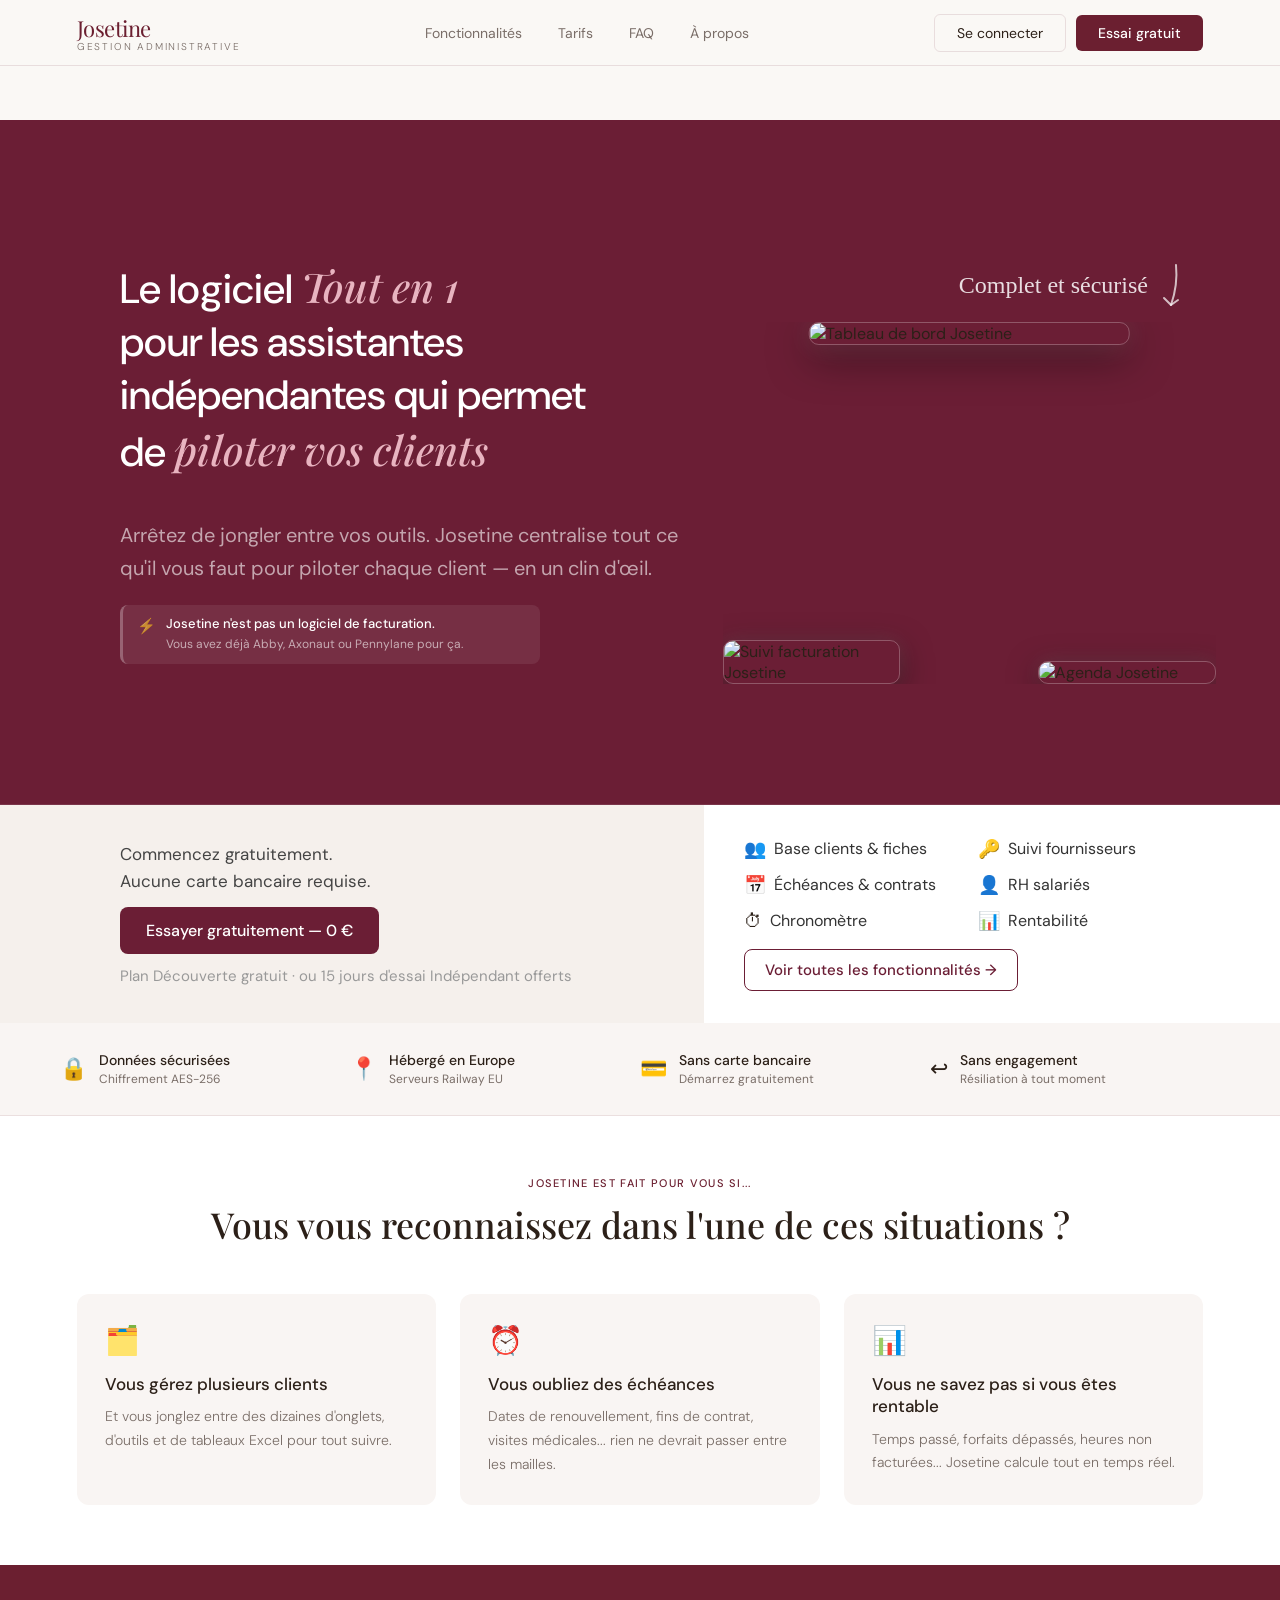
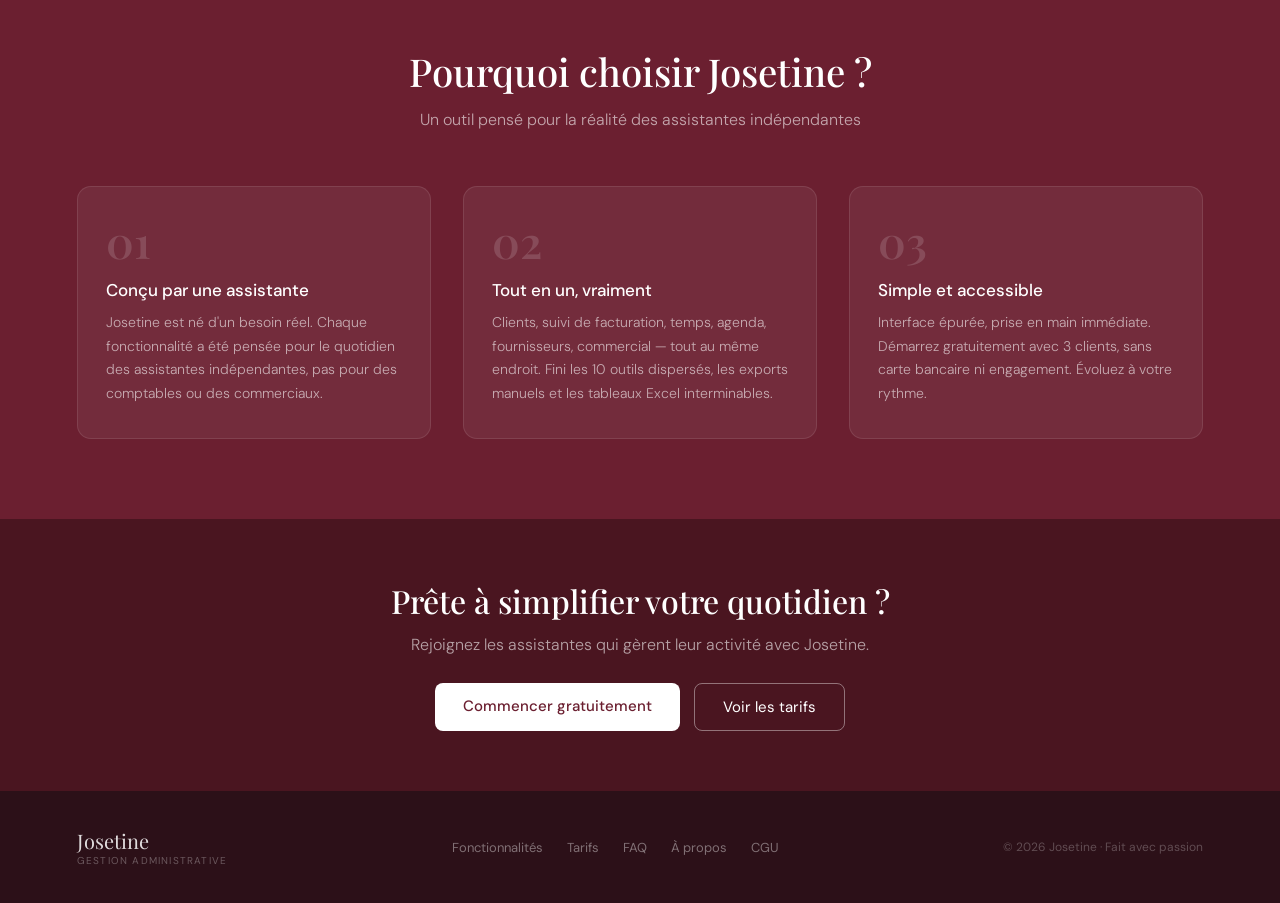
==== index.html @ b20c96b9 "fix: hero, trust-bar et pain-grid responsive sur index.html mobile Le hero-top/hero-bottom (grille 5" ====
<!DOCTYPE html>
<html lang="fr">
<head>
<meta charset="UTF-8">
<meta name="viewport" content="width=device-width, initial-scale=1.0">
<title>Josetine — Gestion administrative tout-en-un</title>
<link rel="icon" type="image/svg+xml" href="favicon.svg">
<link rel="alternate icon" href="favicon.ico">
<link href="https://fonts.googleapis.com/css2?family=Playfair+Display:ital,wght@0,400;0,500;0,600;1,400;1,500&family=DM+Sans:wght@300;400;500&display=swap" rel="stylesheet">
<style>
:root {
  --bordeaux: #6B1F30;
  --bordeaux-dark: #4a1520;
  --bordeaux-light: #8B2F42;
  --creme: #FAF8F5;
  --creme-dark: #F0EDE8;
  --text: #2C2018;
  --text-muted: #7A6E68;
  --text-light: #A89E98;
  --white: #FFFFFF;
  --border: rgba(107,31,48,0.12);
}
* { margin: 0; padding: 0; box-sizing: border-box; }
html { scroll-behavior: smooth; }
body { font-family: 'DM Sans', sans-serif; background: var(--creme); color: var(--text); overflow-x: hidden; }

nav { position: fixed; top: 0; left: 0; right: 0; z-index: 100; background: rgba(250,248,245,0.95); backdrop-filter: blur(12px); border-bottom: 1px solid var(--border); padding: 0 6%; height: 66px; display: flex; align-items: center; justify-content: space-between; }
.nav-logo { font-family: 'Playfair Display', serif; font-size: 22px; color: var(--bordeaux); letter-spacing: -0.5px; text-decoration: none; }
.nav-logo span { font-size: 10px; font-family: 'DM Sans', sans-serif; font-weight: 300; color: var(--text-muted); display: block; letter-spacing: 0.18em; text-transform: uppercase; margin-top: -3px; }
.nav-links { display: flex; align-items: center; gap: 36px; }
.nav-links a { font-size: 14px; color: var(--text-muted); text-decoration: none; transition: color 0.2s; font-weight: 400; }
.nav-links a:hover { color: var(--bordeaux); }
.nav-cta { display: flex; gap: 10px; align-items: center; }
.btn-ghost { padding: 9px 22px; border: 1px solid var(--border); border-radius: 6px; font-size: 14px; color: var(--text); background: none; cursor: pointer; font-family: 'DM Sans', sans-serif; text-decoration: none; transition: all 0.2s; }
.btn-ghost:hover { border-color: var(--bordeaux); color: var(--bordeaux); }
.btn-main { padding: 9px 22px; background: var(--bordeaux); color: white; border: none; border-radius: 6px; font-size: 14px; font-family: 'DM Sans', sans-serif; cursor: pointer; text-decoration: none; transition: background 0.2s; font-weight: 500; }
.btn-main:hover { background: var(--bordeaux-dark); }

.hero {
  background: #6B1E35;
  border-radius: 0;
  margin: 0;
  margin-top: 120px;
  width: 100%;
}
.hero-top {
  display: grid;
  grid-template-columns: 55fr 45fr;
  padding: 140px 64px 120px 120px;
  overflow: hidden;
  min-height: 460px;
}
.hero-tag {
  display: inline-block;
  background: rgba(255,255,255,0.12);
  color: rgba(255,255,255,0.7);
  font-size: 12px;
  padding: 4px 14px;
  border-radius: 20px;
  margin-bottom: 18px;
}
.hero-left {
  overflow: hidden;
  max-width: 100%;
  min-width: 0;
  padding-right: 40px;
}
.hero h1 {
  font-size: clamp(28px, 3.2vw, 44px);
  font-weight: 500;
  color: #fff;
  line-height: 1.3;
  margin-bottom: 40px;
}
.hero h1 em {
  font-family: 'Playfair Display', serif;
  font-style: italic;
  color: #E8B4C0;
}
.hero-sub {
  font-size: 20px;
  color: rgba(255,255,255,0.6);
  line-height: 1.65;
  max-width: 580px;
}
.hero-bottom {
  display: grid;
  grid-template-columns: 55fr 45fr;
  border-top: 1px solid rgba(255,255,255,0.1);
  min-height: 200px;
  width: 100%;
  box-sizing: border-box;
}
.hero-cta {
  background: #F5F0EC;
  padding: 28px 36px 28px 120px;
  display: flex;
  flex-direction: column;
  justify-content: center;
  gap: 12px;
}
.hero-cta-intro {
  font-size: 17px;
  color: #444;
  line-height: 1.6;
}
.btn-hero-primary {
  display: inline-block;
  background: #6B1E35;
  color: #fff;
  padding: 13px 26px;
  border-radius: 8px;
  font-size: 16px;
  font-weight: 500;
  text-decoration: none;
  width: fit-content;
}
.hero-cta-note {
  font-size: 15px;
  color: #999;
}
.hero-features {
  background: #fff;
  padding: 32px 80px 32px 40px;
  display: flex;
  flex-direction: column;
  gap: 16px;
  justify-content: center;
}
.hero-feat-grid {
  display: grid;
  grid-template-columns: 1fr 1fr;
  gap: 12px;
}
.hero-feat {
  display: flex;
  align-items: center;
  gap: 8px;
}
.hero-feat-icon { font-size: 18px; }
.hero-feat-text { font-size: 16px; color: #333; }
.btn-hero-secondary {
  display: inline-block;
  background: transparent;
  color: #6B1E35;
  padding: 10px 20px;
  border-radius: 8px;
  font-size: 15px;
  font-weight: 500;
  border: 1px solid #6B1E35;
  text-decoration: none;
  width: fit-content;
}
.hero-right {
  position: relative;
  width: 100%;
  height: 100%;
  min-width: 0;
  display: flex;
  flex-direction: column;
  align-items: center;
  gap: 12px;
}
.hero-label-wrapper {
  display: flex;
  align-items: center;
  gap: 8px;
  align-self: flex-end;
  margin-right: 20px;
}
.hero-label {
  font-family: 'Caveat', cursive;
  font-size: 24px;
  color: rgba(255,255,255,0.85);
}
.screenshots-wrapper {
  position: relative;
  width: 100%;
  flex: 1;
  overflow: hidden;
}
.hero-img-main {
  position: absolute;
  top: 0;
  left: 50%;
  transform: translateX(-50%);
  width: 65%;
  border-radius: 10px;
  overflow: hidden;
  border: 1.5px solid rgba(255,255,255,0.25);
  box-shadow: 0 0 28px rgba(255,255,255,0.12), 0 12px 40px rgba(0,0,0,0.5);
  z-index: 3;
}
.hero-img-main img { width: 100%; display: block; }
.hero-img-left {
  position: absolute;
  bottom: 0;
  left: 0;
  width: 36%;
  border-radius: 10px;
  overflow: hidden;
  border: 1.5px solid rgba(255,255,255,0.25);
  box-shadow: 0 0 20px rgba(255,255,255,0.1), 0 8px 30px rgba(0,0,0,0.5);
  z-index: 4;
}
.hero-img-left img { width: 100%; display: block; }
.hero-img-right {
  position: absolute;
  bottom: 0;
  right: 0;
  width: 36%;
  border-radius: 10px;
  overflow: hidden;
  border: 1.5px solid rgba(255,255,255,0.25);
  box-shadow: 0 0 20px rgba(255,255,255,0.1), 0 8px 30px rgba(0,0,0,0.5);
  z-index: 4;
}
.hero-img-right img { width: 100%; display: block; }

/* APP MOCKUP */
.app-mockup { background: white; border-radius: 14px; border: 1px solid var(--border); overflow: hidden; box-shadow: 0 24px 80px rgba(107,31,48,0.14), 0 4px 20px rgba(0,0,0,0.06); }
.app-bar { background: var(--bordeaux); padding: 11px 18px; display: flex; align-items: center; gap: 10px; }
.app-dots { display: flex; gap: 5px; }
.dot { width: 9px; height: 9px; border-radius: 50%; }
.app-title { font-size: 12px; color: rgba(255,255,255,0.75); font-weight: 400; margin-left: 4px; }
.app-body { display: flex; }
.app-sidebar { width: 150px; background: #3d1020; padding: 14px 0; flex-shrink: 0; }
.sidebar-item { padding: 8px 16px; font-size: 11px; color: rgba(255,255,255,0.55); cursor: default; display: flex; align-items: center; gap: 7px; }
.sidebar-item.active { background: rgba(255,255,255,0.1); color: white; font-weight: 500; }
.app-content { flex: 1; padding: 16px; background: #FAF9F7; }
.app-stats { display: grid; grid-template-columns: repeat(3,1fr); gap: 8px; margin-bottom: 12px; }
.stat-box { background: white; border-radius: 8px; padding: 11px 12px; border: 1px solid #EEE; }
.stat-n { font-size: 20px; font-weight: 600; color: var(--bordeaux); line-height: 1; }
.stat-l { font-size: 9px; color: #999; text-transform: uppercase; letter-spacing: 0.05em; margin-top: 3px; }
.app-row { background: white; border-radius: 7px; padding: 9px 12px; margin-bottom: 5px; display: flex; justify-content: space-between; align-items: center; border: 1px solid #EEE; }
.row-name { font-size: 12px; font-weight: 500; color: var(--text); }
.row-sub { font-size: 10px; color: #999; margin-top: 1px; }
.row-badge { font-size: 10px; padding: 2px 8px; border-radius: 10px; white-space: nowrap; }
.row-amount { font-size: 12px; font-weight: 500; color: var(--bordeaux); white-space: nowrap; }

/* HERO POSITIONING NOTE */
.hero-positioning{background:rgba(255,255,255,0.08);border-left:3px solid rgba(255,255,255,0.25);border-radius:8px;padding:10px 14px;margin-top:20px;margin-bottom:20px;max-width:420px;display:flex;align-items:flex-start;gap:10px;}
.hero-positioning-icon{font-size:15px;color:rgba(255,255,255,0.6);flex-shrink:0;margin-top:1px;}
.hero-positioning-title{font-size:13px;font-weight:500;color:white;margin-bottom:3px;}
.hero-positioning-text{font-size:12px;color:rgba(255,255,255,0.6);line-height:1.55;}

/* TRUST BAR */
.trust-bar { background: #F9F5F3; display: grid; grid-template-columns: repeat(4,1fr); padding: 16px 60px; border-bottom: 1px solid rgba(107,31,48,0.1); }
.trust-item { display: flex; align-items: center; gap: 12px; padding: 12px 0; }
.trust-icon { font-size: 22px; flex-shrink: 0; }
.trust-label { font-size: 14px; font-weight: 500; color: #2C2018; }
.trust-sub { font-size: 12px; color: #7A6E68; margin-top: 2px; }

/* PAIN POINTS */
.pain { background: white; padding: 60px 6%; }
.pain-inner { max-width: 1200px; margin: 0 auto; }
.pain-header { text-align: center; margin-bottom: 48px; }
.pain-label { font-size: 11px; font-weight: 500; color: var(--bordeaux); text-transform: uppercase; letter-spacing: 0.12em; display: block; margin-bottom: 12px; }
.pain-title { font-family: 'Playfair Display', serif; font-size: clamp(26px, 2.8vw, 38px); font-weight: 500; color: var(--text); line-height: 1.25; }
.pain-grid { display: grid; grid-template-columns: repeat(3,1fr); gap: 24px; }
.pain-card { background: #F9F5F3; border-radius: 12px; padding: 28px; }
.pain-card-icon { font-size: 28px; margin-bottom: 14px; display: block; }
.pain-card-title { font-size: 17px; font-weight: 500; color: var(--text); margin-bottom: 10px; line-height: 1.3; }
.pain-card-text { font-size: 14px; color: var(--text-muted); line-height: 1.7; font-weight: 300; }

/* WHY */
.why { background: var(--bordeaux); padding: 80px 6%; }
.why-inner { max-width: 1200px; margin: 0 auto; }
.why-header { text-align: center; margin-bottom: 56px; }
.why-header h2 { font-family: 'Playfair Display', serif; font-size: clamp(28px, 3vw, 42px); font-weight: 500; color: white; margin-bottom: 12px; }
.why-header p { font-size: 16px; color: rgba(255,255,255,0.6); font-weight: 300; }
.why-grid { display: grid; grid-template-columns: repeat(3,1fr); gap: 32px; }
.why-card { background: rgba(255,255,255,0.06); border: 1px solid rgba(255,255,255,0.1); border-radius: 14px; padding: 32px 28px; }
.why-num { font-family: 'Playfair Display', serif; font-size: 44px; color: rgba(255,255,255,0.15); font-weight: 600; line-height: 1; margin-bottom: 16px; }
.why-title { font-size: 17px; font-weight: 500; color: white; margin-bottom: 10px; }
.why-desc { font-size: 14px; color: rgba(255,255,255,0.6); line-height: 1.7; font-weight: 300; }

/* CTA BAND */
.cta-band { background: var(--bordeaux-dark); padding: 60px 6%; text-align: center; }
.cta-band h2 { font-family: 'Playfair Display', serif; font-size: clamp(24px, 2.5vw, 36px); font-weight: 500; color: white; margin-bottom: 12px; }
.cta-band p { font-size: 16px; color: rgba(255,255,255,0.6); margin-bottom: 28px; font-weight: 300; }
.cta-btns { display: flex; gap: 14px; justify-content: center; flex-wrap: wrap; }
.btn-cta-white { padding: 13px 28px; background: white; color: var(--bordeaux); border: none; border-radius: 8px; font-size: 15px; font-family: 'DM Sans', sans-serif; cursor: pointer; text-decoration: none; font-weight: 500; transition: opacity 0.2s; display: inline-block; }
.btn-cta-white:hover { opacity: 0.9; }
.btn-cta-outline { padding: 13px 28px; border: 1.5px solid rgba(255,255,255,0.4); color: white; border-radius: 8px; font-size: 15px; font-family: 'DM Sans', sans-serif; cursor: pointer; text-decoration: none; background: none; transition: all 0.2s; display: inline-block; }
.btn-cta-outline:hover { background: rgba(255,255,255,0.1); }

/* FOOTER */
footer { background: #2C1018; padding: 36px 6%; }
.footer-inner { max-width: 1200px; margin: 0 auto; display: flex; justify-content: space-between; align-items: center; flex-wrap: wrap; gap: 20px; }
.footer-logo { font-family: 'Playfair Display', serif; font-size: 20px; color: rgba(255,255,255,0.85); text-decoration: none; }
.footer-logo span { font-size: 10px; font-family: 'DM Sans', sans-serif; color: rgba(255,255,255,0.3); display: block; letter-spacing: 0.12em; text-transform: uppercase; }
.footer-links { display: flex; gap: 24px; flex-wrap: wrap; }
.footer-links a { font-size: 13px; color: rgba(255,255,255,0.4); text-decoration: none; transition: color 0.2s; }
.footer-links a:hover { color: white; }
.footer-copy { font-size: 12px; color: rgba(255,255,255,0.25); }

/* MODAL */
.modal-overlay { display: none; position: fixed; inset: 0; background: rgba(0,0,0,0.55); z-index: 200; align-items: center; justify-content: center; }
.modal-overlay.open { display: flex; }
.modal { background: white; border-radius: 16px; padding: 40px; width: 100%; max-width: 420px; margin: 16px; position: relative; }
.modal-logo { font-family: 'Playfair Display', serif; font-size: 26px; color: var(--bordeaux); margin-bottom: 4px; }
.modal-sub { font-size: 13px; color: var(--text-muted); margin-bottom: 28px; }
.m-form-group { margin-bottom: 16px; }
.m-label { font-size: 11px; font-weight: 500; color: var(--text); display: block; margin-bottom: 6px; text-transform: uppercase; letter-spacing: 0.06em; }
.m-input { width: 100%; padding: 11px 14px; border: 1px solid var(--border); border-radius: 8px; font-size: 14px; font-family: 'DM Sans', sans-serif; color: var(--text); background: var(--creme); outline: none; transition: border-color 0.2s; }
.m-input:focus { border-color: var(--bordeaux); }
.m-btn { width: 100%; padding: 13px; background: var(--bordeaux); color: white; border: none; border-radius: 8px; font-size: 15px; font-family: 'DM Sans', sans-serif; font-weight: 500; cursor: pointer; margin-top: 8px; transition: background 0.2s; }
.m-btn:hover { background: var(--bordeaux-dark); }
.modal-footer-note { text-align: center; margin-top: 18px; font-size: 13px; color: var(--text-muted); }
.modal-footer-note a { color: var(--bordeaux); text-decoration: none; font-weight: 500; }
.modal-close { position: absolute; top: 14px; right: 18px; background: none; border: none; font-size: 24px; color: var(--text-muted); cursor: pointer; line-height: 1; }
.signup-type-opt.selected { border-color: var(--bordeaux) !important; background: rgba(107,31,48,0.06); color: var(--bordeaux) !important; font-weight: 500; }

/* HERO MODE SWITCHER */
.hero { transition: background-color 0.4s ease; }
.hero-top, .hero-bottom { transition: opacity 0.3s ease; }

@media (max-width: 900px) {
  .hero { margin-top: 66px; }
  .hero-top {
    grid-template-columns: 1fr;
    padding: 48px 6% 40px;
    min-height: auto;
    row-gap: 40px;
  }
  .hero-left { padding-right: 0; }
  .hero h1 { margin-bottom: 24px; }
  .hero-sub { font-size: 17px; max-width: 100%; }
  .screenshots-wrapper { flex: none; aspect-ratio: 1 / 1.05; }

  .hero-bottom { grid-template-columns: 1fr; min-height: auto; }
  .hero-cta { padding: 28px 6%; }
  .hero-features { padding: 28px 6% 32px; border-top: 1px solid rgba(0,0,0,0.06); }

  .trust-bar { grid-template-columns: repeat(2,1fr); padding: 16px 6%; }
  .pain-grid { grid-template-columns: 1fr; }
  .why-grid { grid-template-columns: 1fr; }
  .nav-links { display: none; }
}

@media (max-width: 600px) {
  .hero-feat-grid { grid-template-columns: 1fr; }
  .hero-feat-text { font-size: 15px; }
  .trust-bar { grid-template-columns: 1fr; }
}
</style>
<link rel="stylesheet" href="mobile-nav.css">
</head>
<body>

<nav>
  <a href="index.html" class="nav-logo">Josetine<span>Gestion administrative</span></a>
  <div class="nav-links">
    <a href="fonctionnalites.html">Fonctionnalités</a>
    <a href="tarifs.html">Tarifs</a>
    <a href="faq.html">FAQ</a>
    <a href="apropos.html">À propos</a>
  </div>
  <div class="nav-cta">
    <a href="#" class="btn-ghost" onclick="openModal('login');return false;">Se connecter</a>
    <a href="#" class="btn-main" id="nav-cta-main" onclick="openModal('signup');return false;">Essai gratuit</a>
  </div>
  <button class="nav-burger" id="navBurger" aria-label="Ouvrir le menu" aria-expanded="false" aria-controls="mobileMenu">
    <span></span><span></span><span></span>
  </button>
</nav>

<div class="mobile-menu" id="mobileMenu" aria-hidden="true">
  <a href="fonctionnalites.html">Fonctionnalités</a>
  <a href="tarifs.html">Tarifs</a>
  <a href="faq.html">FAQ</a>
  <a href="apropos.html">À propos</a>
  <div class="mobile-menu-cta">
    <a href="#" class="btn-ghost" onclick="openModal('login');return false;">Se connecter</a>
    <a href="#" class="btn-main" onclick="openModal('signup');return false;">Essai gratuit</a>
  </div>
</div>

<section class="hero" id="hero-section">
  <div class="hero-top">
    <div class="hero-left">
      <h1 id="hero-h1">Le logiciel <em>Tout en 1</em><br>pour les assistantes<br>indépendantes qui permet<br>de <em>piloter vos clients</em></h1>
      <p class="hero-sub">Arrêtez de jongler entre vos outils. Josetine centralise tout ce qu'il vous faut pour piloter chaque client — en un clin d'œil.</p>
      <div class="hero-positioning">
        <span class="hero-positioning-icon">⚡</span>
        <div>
          <div class="hero-positioning-title">Josetine n'est pas un logiciel de facturation.</div>
          <div class="hero-positioning-text">Vous avez déjà Abby, Axonaut ou Pennylane pour ça.</div>
        </div>
      </div>
    </div>
    <div class="hero-right">
      <div class="hero-label-wrapper">
        <span class="hero-label">Complet et sécurisé</span>
        <svg viewBox="0 0 40 50" width="40" height="50" fill="none" xmlns="http://www.w3.org/2000/svg">
          <path d="M20 5 Q22 25 15 45" stroke="rgba(255,255,255,0.7)" stroke-width="2" fill="none" stroke-linecap="round"/>
          <path d="M15 45 L8 38 M15 45 L22 40" stroke="rgba(255,255,255,0.7)" stroke-width="2" stroke-linecap="round"/>
        </svg>
      </div>
      <div class="screenshots-wrapper">
        <div class="hero-img-main">
          <img id="img-main" src="images/screenshot1.png" alt="Tableau de bord Josetine">
        </div>
        <div class="hero-img-left">
          <img id="img-left" src="images/screenshot4.png" alt="Suivi facturation Josetine">
        </div>
        <div class="hero-img-right">
          <img id="img-right" src="images/screenshot5.png" alt="Agenda Josetine">
        </div>
      </div>
    </div>
  </div>
  <div class="hero-bottom">
    <div class="hero-cta">
      <p class="hero-cta-intro">Commencez gratuitement.<br>Aucune carte bancaire requise.</p>
      <a href="#" id="hero-cta-btn" onclick="openSignupForPlan('Découverte');return false;" class="btn-hero-primary">Essayer gratuitement — 0 €</a>
      <p class="hero-cta-note">Plan Découverte gratuit · ou 15 jours d'essai Indépendant offerts</p>
    </div>
    <div class="hero-features">
      <div class="hero-feat-grid">
        <div class="hero-feat"><span class="hero-feat-icon">👥</span><span class="hero-feat-text">Base clients & fiches</span></div>
        <div class="hero-feat"><span class="hero-feat-icon">🔑</span><span class="hero-feat-text">Suivi fournisseurs</span></div>
        <div class="hero-feat"><span class="hero-feat-icon">📅</span><span class="hero-feat-text">Échéances & contrats</span></div>
        <div class="hero-feat"><span class="hero-feat-icon">👤</span><span class="hero-feat-text">RH salariés</span></div>
        <div class="hero-feat"><span class="hero-feat-icon">⏱</span><span class="hero-feat-text">Chronomètre</span></div>
        <div class="hero-feat"><span class="hero-feat-icon">📊</span><span class="hero-feat-text">Rentabilité</span></div>
      </div>
      <a href="fonctionnalites.html" class="btn-hero-secondary">Voir toutes les fonctionnalités →</a>
    </div>
  </div>
</section>

<div class="trust-bar" id="trust-bar">
  <div class="trust-item">
    <span class="trust-icon">🔒</span>
    <div>
      <div class="trust-label">Données sécurisées</div>
      <div class="trust-sub">Chiffrement AES-256</div>
    </div>
  </div>
  <div class="trust-item">
    <span class="trust-icon">📍</span>
    <div>
      <div class="trust-label">Hébergé en Europe</div>
      <div class="trust-sub">Serveurs Railway EU</div>
    </div>
  </div>
  <div class="trust-item">
    <span class="trust-icon">💳</span>
    <div>
      <div class="trust-label">Sans carte bancaire</div>
      <div class="trust-sub">Démarrez gratuitement</div>
    </div>
  </div>
  <div class="trust-item">
    <span class="trust-icon">↩</span>
    <div>
      <div class="trust-label">Sans engagement</div>
      <div class="trust-sub">Résiliation à tout moment</div>
    </div>
  </div>
</div>

<section class="pain" id="section-pain">
  <div class="pain-inner">
    <div class="pain-header">
      <span class="pain-label">Josetine est fait pour vous si...</span>
      <div class="pain-title">Vous vous reconnaissez dans l'une de ces situations ?</div>
    </div>
    <div class="pain-grid">
      <div class="pain-card">
        <span class="pain-card-icon">🗂️</span>
        <div class="pain-card-title">Vous gérez plusieurs clients</div>
        <div class="pain-card-text">Et vous jonglez entre des dizaines d'onglets, d'outils et de tableaux Excel pour tout suivre.</div>
      </div>
      <div class="pain-card">
        <span class="pain-card-icon">⏰</span>
        <div class="pain-card-title">Vous oubliez des échéances</div>
        <div class="pain-card-text">Dates de renouvellement, fins de contrat, visites médicales... rien ne devrait passer entre les mailles.</div>
      </div>
      <div class="pain-card">
        <span class="pain-card-icon">📊</span>
        <div class="pain-card-title">Vous ne savez pas si vous êtes rentable</div>
        <div class="pain-card-text">Temps passé, forfaits dépassés, heures non facturées... Josetine calcule tout en temps réel.</div>
      </div>
    </div>
  </div>
</section>

<section class="why" id="section-why">
  <div class="why-inner">
    <div class="why-header">
      <h2>Pourquoi choisir Josetine ?</h2>
      <p>Un outil pensé pour la réalité des assistantes indépendantes</p>
    </div>
    <div class="why-grid">
      <div class="why-card">
        <div class="why-num">01</div>
        <div class="why-title">Conçu par une assistante</div>
        <div class="why-desc">Josetine est né d'un besoin réel. Chaque fonctionnalité a été pensée pour le quotidien des assistantes indépendantes, pas pour des comptables ou des commerciaux.</div>
      </div>
      <div class="why-card">
        <div class="why-num">02</div>
        <div class="why-title">Tout en un, vraiment</div>
        <div class="why-desc">Clients, suivi de facturation, temps, agenda, fournisseurs, commercial — tout au même endroit. Fini les 10 outils dispersés, les exports manuels et les tableaux Excel interminables.</div>
      </div>
      <div class="why-card">
        <div class="why-num">03</div>
        <div class="why-title">Simple et accessible</div>
        <div class="why-desc">Interface épurée, prise en main immédiate. Démarrez gratuitement avec 3 clients, sans carte bancaire ni engagement. Évoluez à votre rythme.</div>
      </div>
    </div>
  </div>
</section>


<section class="cta-band">
  <h2>Prête à simplifier votre quotidien ?</h2>
  <p>Rejoignez les assistantes qui gèrent leur activité avec Josetine.</p>
  <div class="cta-btns">
    <a href="#" class="btn-cta-white" onclick="openModal('signup');return false;">Commencer gratuitement</a>
    <a href="tarifs.html" class="btn-cta-outline">Voir les tarifs</a>
  </div>
</section>

<footer>
  <div class="footer-inner">
    <a href="index.html" class="footer-logo">Josetine<span>Gestion administrative</span></a>
    <div class="footer-links">
      <a href="fonctionnalites.html">Fonctionnalités</a>
      <a href="tarifs.html">Tarifs</a>
      <a href="faq.html">FAQ</a>
      <a href="apropos.html">À propos</a>
      <a href="#">CGU</a>
    </div>
    <div class="footer-copy">© 2026 Josetine · Fait avec passion</div>
  </div>
</footer>

<!-- LOGIN -->
<div class="modal-overlay" id="loginModal">
  <div class="modal">
    <button class="modal-close" onclick="closeModal('login')">×</button>
    <div class="modal-logo">Josetine</div>
    <div class="modal-sub">Connectez-vous à votre espace</div>
    <div class="m-form-group"><label class="m-label">Email</label><input type="email" class="m-input" placeholder="votre@email.fr"></div>
    <div class="m-form-group"><label class="m-label">Mot de passe</label><input type="password" class="m-input" placeholder="••••••••"></div>
    <button class="m-btn" onclick="window.location.href='https://app.martines.app'">Se connecter</button>
    <div class="modal-footer-note">Pas encore de compte ? <a href="#" onclick="switchModal('login','signup');return false;">Créer un compte</a></div>
  </div>
</div>

<!-- SIGNUP -->
<div class="modal-overlay" id="signupModal">
  <div class="modal" id="signup-modal-inner">
    <button class="modal-close" onclick="closeModal('signup')">×</button>
    <div class="modal-logo">Josetine</div>
    <div class="modal-sub">Rejoignez la liste d'attente</div>
    <div class="m-form-group"><label class="m-label">Prénom</label><input type="text" id="signup-prenom" class="m-input" placeholder="Marie"></div>
    <div class="m-form-group"><label class="m-label">Nom</label><input type="text" id="signup-nom" class="m-input" placeholder="Martin"></div>
    <div class="m-form-group"><label class="m-label">Email</label><input type="email" id="signup-email" class="m-input" placeholder="marie@email.fr"></div>
    <div class="m-form-group">
      <label class="m-label">Vous êtes *</label>
      <div id="signup-type-group" style="display:flex;gap:8px;margin-top:4px">
        <div class="signup-type-opt" data-val="independant" onclick="selectSignupType(this)"
             style="flex:1;padding:10px 6px;border:1.5px solid rgba(107,31,48,0.15);border-radius:8px;text-align:center;cursor:pointer;font-size:12px;color:#7A6E68;transition:all 0.15s;line-height:1.5">
          👤 Assistante<br>indépendante
        </div>
      </div>
    </div>
    <div id="signup-error" style="font-size:13px;color:#c0392b;margin-bottom:8px;min-height:18px"></div>
    <button class="m-btn" onclick="submitWaitingList()">Rejoindre la liste d'attente</button>
    <div class="modal-footer-note">Déjà un compte ? <a href="#" onclick="switchModal('signup','login');return false;">Se connecter</a></div>
  </div>
</div>

<script src="mobile-nav.js"></script>
<script>
let _selectedType = '';
function openModal(t){document.getElementById(t+'Modal').classList.add('open');}
function closeModal(t){document.getElementById(t+'Modal').classList.remove('open');}
function switchModal(a,b){closeModal(a);setTimeout(()=>openModal(b),100);}
function selectSignupType(el) {
  _selectedType = el.dataset.val;
  document.querySelectorAll('.signup-type-opt').forEach(o => o.classList.remove('selected'));
  el.classList.add('selected');
}
document.querySelectorAll('.modal-overlay').forEach(m=>{m.addEventListener('click',function(e){if(e.target===this)this.classList.remove('open');});});

/* ---- HERO MODE SWITCHER ---- */
const MODES = {
  independant: {
    heroBg: '#6B1E35',
    h1: 'Le logiciel <em>Tout en 1</em><br>pour les assistantes<br>indépendantes qui permet<br>de <em>piloter vos clients</em>',
    sub: "Arrêtez de jongler entre vos outils. Josetine centralise tout ce qu'il vous faut pour piloter chaque client — en un clin d'œil.",
    posTitle: "Josetine n'est pas un logiciel de facturation.",
    posText: 'Vous avez déjà Abby, Axonaut ou Pennylane pour ça.',
    ctaIntro: 'Testez le plan Indépendant 15 jours.<br>Aucune carte bancaire requise.',
    ctaBtnText: 'Démarrer l\'essai gratuit — 15 jours',
    ctaBtnHref: 'https://app.josetine.app/inscription?plan=independant',
    ctaBtnOnclick: null,
    ctaNote: '15 jours gratuits · Sans carte bancaire · Sans engagement',
    imgMain: { src: 'images/screenshot1.png', alt: 'Tableau de bord Josetine' },
    imgLeft: { src: 'images/screenshot4.png', alt: 'Suivi facturation Josetine' },
    imgRight: { src: 'images/screenshot5.png', alt: 'Agenda Josetine' },
    feats: [
      { icon: '👥', text: 'Base clients & fiches' }, { icon: '🔑', text: 'Suivi fournisseurs' },
      { icon: '📅', text: 'Échéances & contrats' }, { icon: '👤', text: 'RH salariés' },
      { icon: '⏱', text: 'Chronomètre' }, { icon: '📊', text: 'Rentabilité' },
    ],
    featBtn: { href: 'fonctionnalites.html', text: 'Voir toutes les fonctionnalités →' },
    trust: [
      { icon: '🔒', label: 'Données sécurisées', sub: 'Chiffrement AES-256' },
      { icon: '📍', label: 'Hébergé en Europe', sub: 'Serveurs Railway EU' },
      { icon: '💳', label: 'Sans carte bancaire', sub: 'Démarrez gratuitement' },
      { icon: '↩', label: 'Sans engagement', sub: 'Résiliation à tout moment' },
    ],
    trustBg: '#F9F5F3',
    navBtnText: 'Essai gratuit', navBtnBg: '#6B1E35',
    modeClass: '',
    pain: {
      title: 'Vous vous reconnaissez dans l\'une de ces situations ?',
      cards: [
        { icon: '🗂️', title: 'Vous gérez plusieurs clients', text: 'Et vous jonglez entre des dizaines d\'onglets, d\'outils et de tableaux Excel pour tout suivre.' },
        { icon: '⏰', title: 'Vous oubliez des échéances', text: 'Dates de renouvellement, fins de contrat, visites médicales... rien ne devrait passer entre les mailles.' },
        { icon: '📊', title: 'Vous ne savez pas si vous êtes rentable', text: 'Temps passé, forfaits dépassés, heures non facturées... Josetine calcule tout en temps réel.' },
      ],
    },
    why: {
      sub: 'Un outil pensé pour la réalité des assistantes indépendantes',
      bg: 'var(--bordeaux)',
      cards: [
        { num: '01', title: 'Conçu par une assistante', desc: 'Josetine est né d\'un besoin réel. Chaque fonctionnalité a été pensée pour le quotidien des assistantes indépendantes, pas pour des comptables ou des commerciaux.' },
        { num: '02', title: 'Tout en un, vraiment', desc: 'Clients, suivi de facturation, temps, agenda, fournisseurs, commercial — tout au même endroit. Fini les 10 outils dispersés, les exports manuels et les tableaux Excel interminables.' },
        { num: '03', title: 'Simple et accessible', desc: 'Interface épurée, prise en main immédiate. Démarrez gratuitement avec 3 clients, sans carte bancaire ni engagement. Évoluez à votre rythme.' },
      ],
    },
  },
};

function setHeroMode(mode) {
  const m = MODES[mode];
  const hero = document.getElementById('hero-section');
  const trustBar = document.getElementById('trust-bar');
  const heroTop = document.querySelector('.hero-top');
  const heroBottom = document.querySelector('.hero-bottom');

  // Fade out content
  [heroTop, heroBottom, trustBar].forEach(el => { if (el) el.style.opacity = '0'; });

  // Change hero background immediately (CSS transition handles animation)
  hero.style.background = m.heroBg;
  hero.className = 'hero' + (m.modeClass ? ' ' + m.modeClass : '');

  setTimeout(() => {
    // h1
    document.getElementById('hero-h1').innerHTML = m.h1;
    // sub
    document.querySelector('.hero-sub').textContent = m.sub;
    // positioning note
    document.querySelector('.hero-positioning-title').textContent = m.posTitle;
    document.querySelector('.hero-positioning-text').textContent = m.posText;
    // screenshots
    const imgM = document.getElementById('img-main');
    imgM.src = m.imgMain.src; imgM.alt = m.imgMain.alt;
    const imgL = document.getElementById('img-left');
    imgL.src = m.imgLeft.src; imgL.alt = m.imgLeft.alt;
    const imgR = document.getElementById('img-right');
    imgR.src = m.imgRight.src; imgR.alt = m.imgRight.alt;
    // CTA
    document.querySelector('.hero-cta-intro').innerHTML = m.ctaIntro;
    const ctaBtn = document.getElementById('hero-cta-btn');
    ctaBtn.textContent = m.ctaBtnText;
    ctaBtn.href = m.ctaBtnHref;
    if (m.ctaBtnOnclick) ctaBtn.setAttribute('onclick', m.ctaBtnOnclick);
    else ctaBtn.removeAttribute('onclick');
    document.querySelector('.hero-cta-note').textContent = m.ctaNote;
    // feature grid
    document.querySelector('.hero-feat-grid').innerHTML = m.feats.map(f =>
      `<div class="hero-feat"><span class="hero-feat-icon">${f.icon}</span><span class="hero-feat-text">${f.text}</span></div>`
    ).join('');
    const featBtn = document.querySelector('.btn-hero-secondary');
    featBtn.href = m.featBtn.href; featBtn.textContent = m.featBtn.text;
    // trust bar
    trustBar.style.background = m.trustBg;
    const items = trustBar.querySelectorAll('.trust-item');
    m.trust.forEach((t, i) => {
      if (!items[i]) return;
      items[i].querySelector('.trust-icon').textContent = t.icon;
      items[i].querySelector('.trust-label').textContent = t.label;
      items[i].querySelector('.trust-sub').textContent = t.sub;
    });
    // nav button
    const navBtn = document.getElementById('nav-cta-main');
    navBtn.textContent = m.navBtnText;
    navBtn.style.background = m.navBtnBg;
    // switcher buttons
    document.querySelectorAll('.switcher-btn').forEach(btn => {
      btn.classList.toggle('active', btn.dataset.mode === mode);
    });
    // pain section
    const painTitle = document.querySelector('#section-pain .pain-title');
    const painGrid = document.querySelector('#section-pain .pain-grid');
    if (painTitle && painGrid && m.pain) {
      painTitle.textContent = m.pain.title;
      painGrid.innerHTML = m.pain.cards.map(c =>
        `<div class="pain-card"><span class="pain-card-icon">${c.icon}</span><div class="pain-card-title">${c.title}</div><div class="pain-card-text">${c.text}</div></div>`
      ).join('');
    }
    // why section
    const whySection = document.getElementById('section-why');
    const whySub = document.querySelector('#section-why .why-header p');
    const whyGrid = document.querySelector('#section-why .why-grid');
    if (whySection && whyGrid && m.why) {
      whySection.style.background = m.why.bg;
      whySub.textContent = m.why.sub;
      whyGrid.innerHTML = m.why.cards.map(c =>
        `<div class="why-card"><div class="why-num">${c.num}</div><div class="why-title">${c.title}</div><div class="why-desc">${c.desc}</div></div>`
      ).join('');
    }
    // save
    localStorage.setItem('josetineMode', mode);
    // fade in
    [heroTop, heroBottom, trustBar].forEach(el => { if (el) el.style.opacity = '1'; });
  }, 200);
}

// Restore saved mode on load
(function() {
  const saved = localStorage.getItem('josetineMode');
  if (saved && MODES[saved] && saved !== 'independant') setHeroMode(saved);
})();

async function submitWaitingList() {
  const prenom = (document.getElementById('signup-prenom')?.value || '').trim();
  const nom    = (document.getElementById('signup-nom')?.value    || '').trim();
  const email  = (document.getElementById('signup-email')?.value  || '').trim();
  const errEl  = document.getElementById('signup-error');
  if (errEl) errEl.textContent = '';
  if (!prenom || !nom || !email || !_selectedType) {
    if (errEl) errEl.textContent = !_selectedType ? 'Veuillez indiquer votre profil.' : 'Veuillez remplir tous les champs.';
    return;
  }
  try {
    const r = await fetch('https://app.martines.app/api/liste-attente', {
      method: 'POST',
      headers: { 'Content-Type': 'application/json' },
      body: JSON.stringify({ prenom, nom, email, type_compte: _selectedType }),
    });
    const data = await r.json().catch(() => ({}));
    if (r.ok) {
      document.getElementById('signup-modal-inner').innerHTML = `
        <div style="text-align:center;padding:24px 0">
          <div style="font-size:2.5rem;margin-bottom:16px">🎉</div>
          <div class="modal-logo">Josetine</div>
          <p style="margin-top:16px;font-size:1rem;color:var(--text);line-height:1.7;max-width:300px;margin-left:auto;margin-right:auto">
            Merci&nbsp;! Vous êtes sur notre liste d'attente, nous vous contacterons très bientôt.
          </p>
          <button class="m-btn" style="margin-top:24px" onclick="closeModal('signup')">Fermer</button>
        </div>`;
    } else {
      if (errEl) errEl.textContent = data.error || 'Une erreur est survenue, réessayez.';
    }
  } catch (e) {
    if (errEl) errEl.textContent = 'Impossible de se connecter. Réessayez.';
  }
}
</script>
</body>
</html>
---- mobile-nav.css ----
/* ============================================
   MENU MOBILE — partagé sur les 5 pages
   Seuil : 900px (aligné sur .nav-links existant)
   ============================================ */

.nav-burger {
  display: none;
  flex-direction: column;
  justify-content: center;
  align-items: center;
  gap: 5px;
  width: 40px;
  height: 40px;
  padding: 0;
  background: none;
  border: none;
  cursor: pointer;
  flex-shrink: 0;
}
.nav-burger span {
  display: block;
  width: 24px;
  height: 2px;
  background: var(--bordeaux);
  border-radius: 2px;
  transition: transform 0.25s ease, opacity 0.2s ease;
}
.nav-burger.open span:nth-child(1) { transform: translateY(7px) rotate(45deg); }
.nav-burger.open span:nth-child(2) { opacity: 0; }
.nav-burger.open span:nth-child(3) { transform: translateY(-7px) rotate(-45deg); }

.mobile-menu {
  position: fixed;
  top: 66px;
  left: 0;
  right: 0;
  bottom: 0;
  z-index: 150;
  background: var(--creme);
  display: flex;
  flex-direction: column;
  padding: 12px 6% 32px;
  overflow-y: auto;
  opacity: 0;
  transform: translateY(-10px);
  pointer-events: none;
  transition: opacity 0.25s ease, transform 0.25s ease;
}
.mobile-menu.open {
  opacity: 1;
  transform: translateY(0);
  pointer-events: auto;
}
.mobile-menu a {
  font-family: 'DM Sans', sans-serif;
  font-size: 18px;
  font-weight: 500;
  color: var(--text);
  text-decoration: none;
  padding: 18px 4px;
  border-bottom: 1px solid var(--border);
}
.mobile-menu a.active { color: var(--bordeaux); }

.mobile-menu-cta {
  display: flex;
  flex-direction: column;
  gap: 12px;
  margin-top: 28px;
}
.mobile-menu-cta a {
  border-bottom: none;
  padding: 14px;
  border-radius: 8px;
  text-align: center;
  font-size: 15px;
}
.mobile-menu-cta .btn-ghost { border: 1px solid var(--border); }
.mobile-menu-cta .btn-main { background: var(--bordeaux); color: white; }

body.menu-open { overflow: hidden; }

@media (max-width: 900px) {
  .nav-links, .nav-cta { display: none; }
  .nav-burger { display: flex; }
}
@media (min-width: 901px) {
  .mobile-menu { display: none; }
}
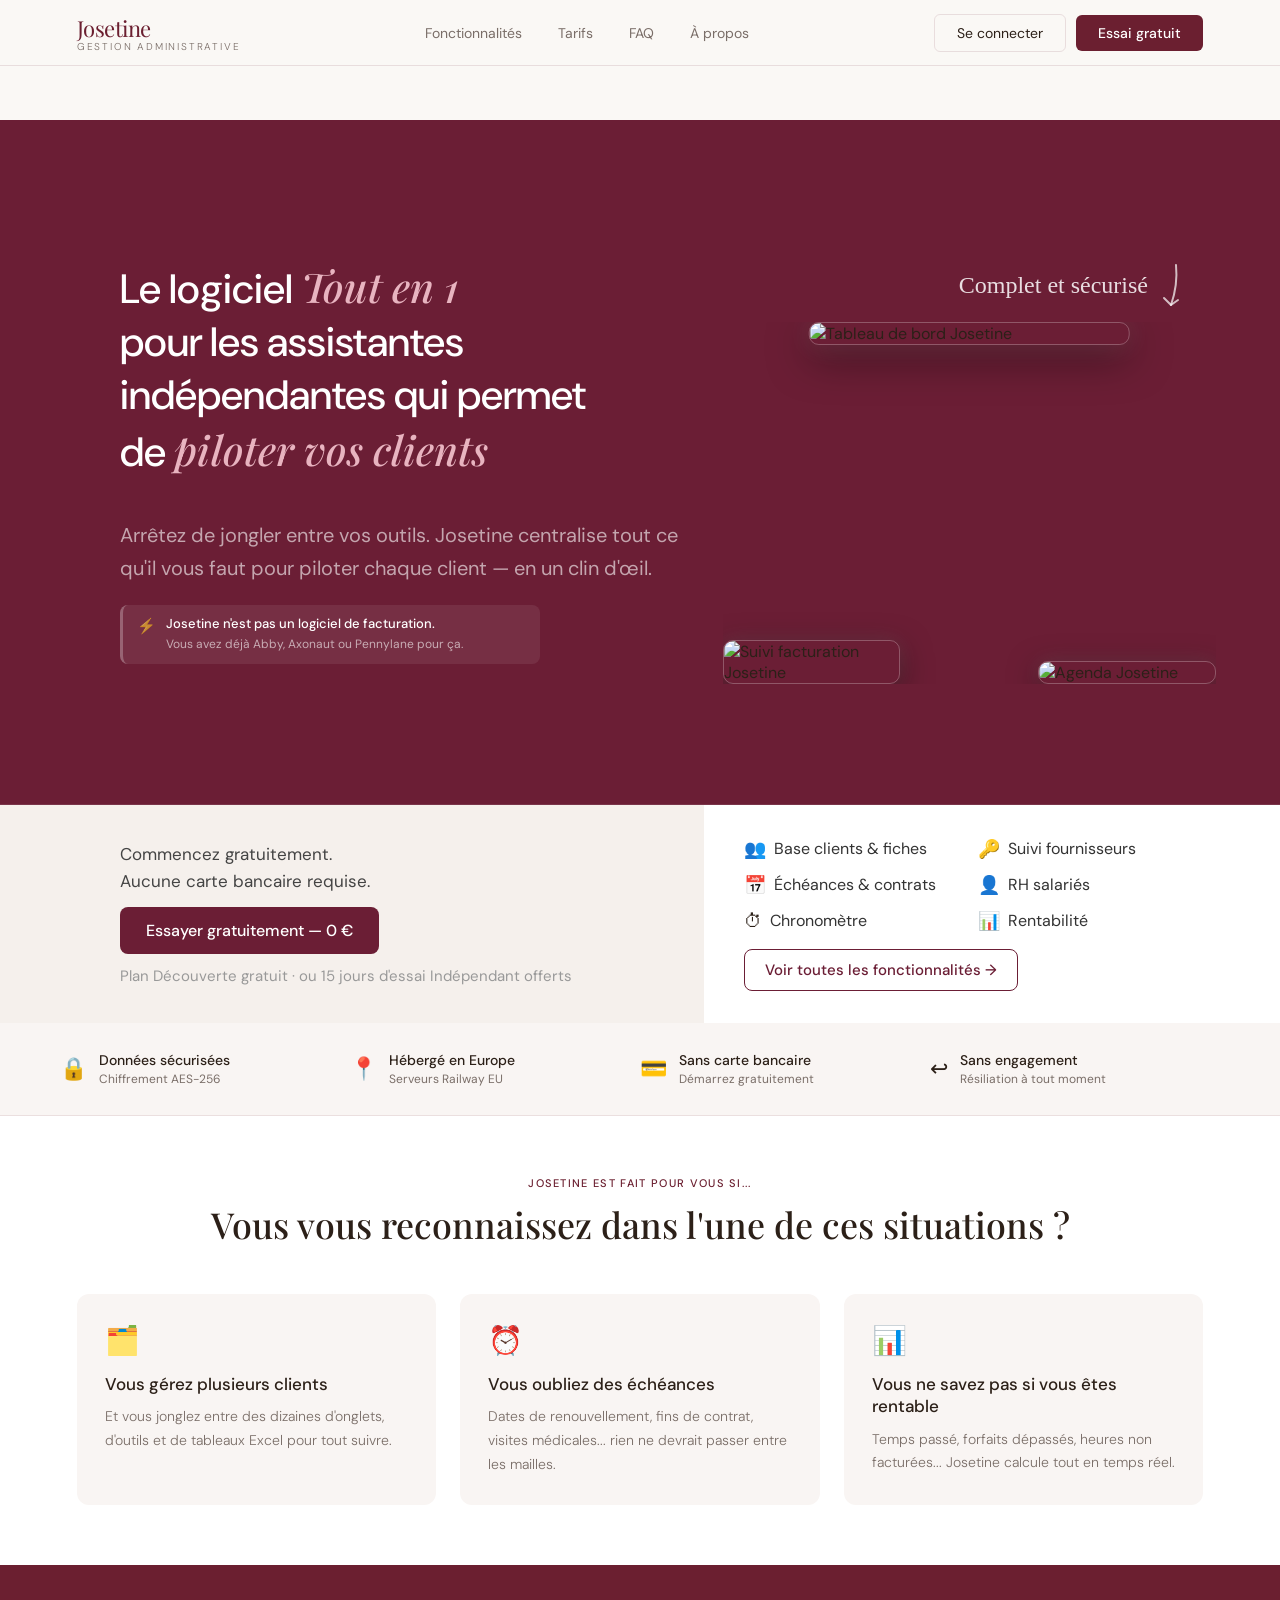
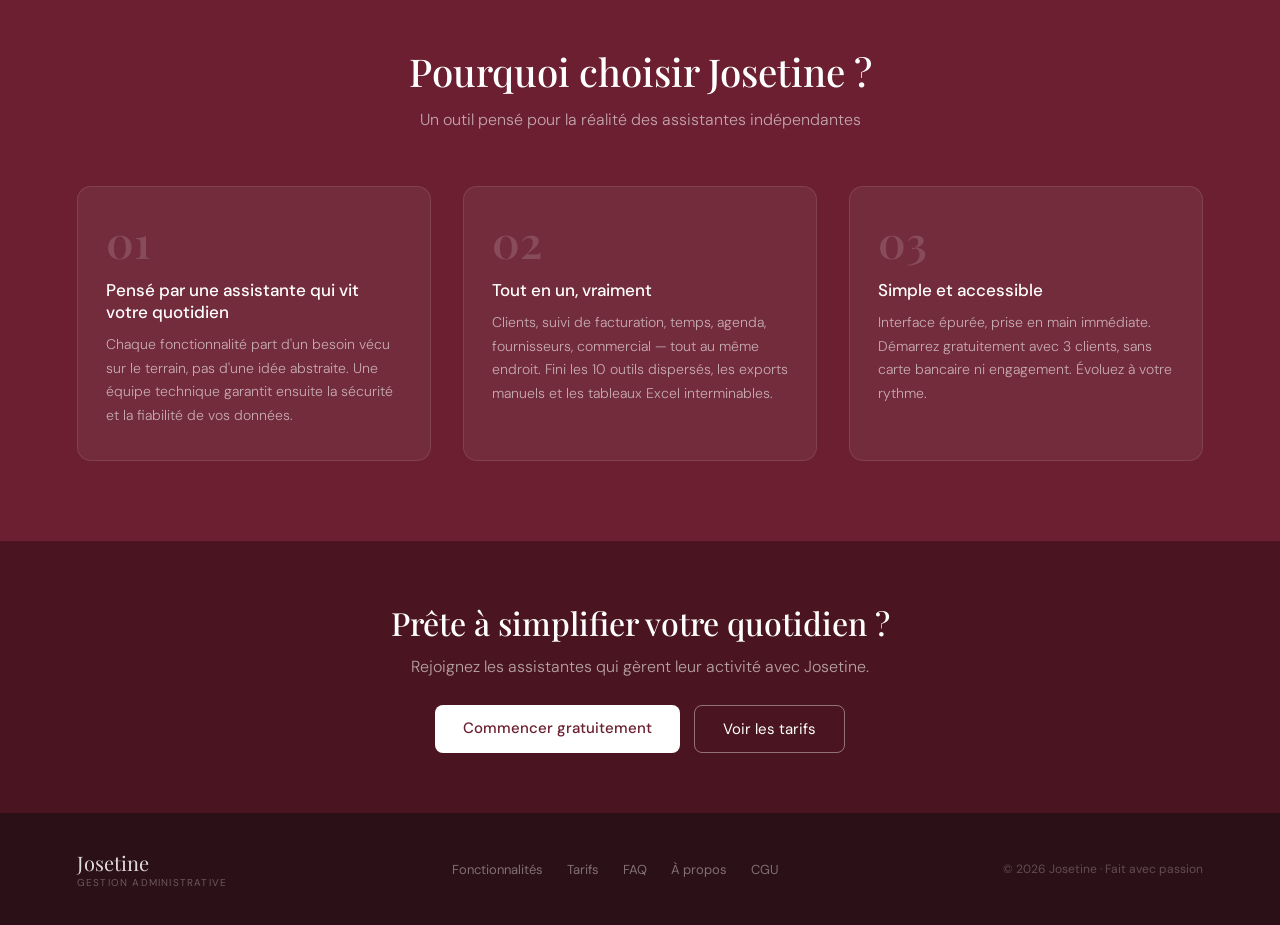
==== commit f9eaf561: "feat: met en avant l'equipe technique dans le discours "conçue par une assistante" Sur index.html (b" ====
--- a/index.html
+++ b/index.html
@@ -310,7 +310,6 @@
 .modal-footer-note { text-align: center; margin-top: 18px; font-size: 13px; color: var(--text-muted); }
 .modal-footer-note a { color: var(--bordeaux); text-decoration: none; font-weight: 500; }
 .modal-close { position: absolute; top: 14px; right: 18px; background: none; border: none; font-size: 24px; color: var(--text-muted); cursor: pointer; line-height: 1; }
-.signup-type-opt.selected { border-color: var(--bordeaux) !important; background: rgba(107,31,48,0.06); color: var(--bordeaux) !important; font-weight: 500; }
 
 /* HERO MODE SWITCHER */
 .hero { transition: background-color 0.4s ease; }
@@ -322,12 +321,11 @@
     grid-template-columns: 1fr;
     padding: 48px 6% 40px;
     min-height: auto;
-    row-gap: 40px;
   }
   .hero-left { padding-right: 0; }
   .hero h1 { margin-bottom: 24px; }
   .hero-sub { font-size: 17px; max-width: 100%; }
-  .screenshots-wrapper { flex: none; aspect-ratio: 1 / 1.05; }
+  .hero-right { display: none; }
 
   .hero-bottom { grid-template-columns: 1fr; min-height: auto; }
   .hero-cta { padding: 28px 6%; }
@@ -497,8 +495,8 @@
     <div class="why-grid">
       <div class="why-card">
         <div class="why-num">01</div>
-        <div class="why-title">Conçu par une assistante</div>
-        <div class="why-desc">Josetine est né d'un besoin réel. Chaque fonctionnalité a été pensée pour le quotidien des assistantes indépendantes, pas pour des comptables ou des commerciaux.</div>
+        <div class="why-title">Pensé par une assistante qui vit votre quotidien</div>
+        <div class="why-desc">Chaque fonctionnalité part d'un besoin vécu sur le terrain, pas d'une idée abstraite. Une équipe technique garantit ensuite la sécurité et la fiabilité de vos données.</div>
       </div>
       <div class="why-card">
         <div class="why-num">02</div>
@@ -560,15 +558,7 @@
     <div class="m-form-group"><label class="m-label">Prénom</label><input type="text" id="signup-prenom" class="m-input" placeholder="Marie"></div>
     <div class="m-form-group"><label class="m-label">Nom</label><input type="text" id="signup-nom" class="m-input" placeholder="Martin"></div>
     <div class="m-form-group"><label class="m-label">Email</label><input type="email" id="signup-email" class="m-input" placeholder="marie@email.fr"></div>
-    <div class="m-form-group">
-      <label class="m-label">Vous êtes *</label>
-      <div id="signup-type-group" style="display:flex;gap:8px;margin-top:4px">
-        <div class="signup-type-opt" data-val="independant" onclick="selectSignupType(this)"
-             style="flex:1;padding:10px 6px;border:1.5px solid rgba(107,31,48,0.15);border-radius:8px;text-align:center;cursor:pointer;font-size:12px;color:#7A6E68;transition:all 0.15s;line-height:1.5">
-          👤 Assistante<br>indépendante
-        </div>
-      </div>
-    </div>
+    <div class="m-form-group"><label class="m-label">Téléphone</label><input type="tel" id="signup-telephone" class="m-input" placeholder="06 12 34 56 78" required></div>
     <div id="signup-error" style="font-size:13px;color:#c0392b;margin-bottom:8px;min-height:18px"></div>
     <button class="m-btn" onclick="submitWaitingList()">Rejoindre la liste d'attente</button>
     <div class="modal-footer-note">Déjà un compte ? <a href="#" onclick="switchModal('signup','login');return false;">Se connecter</a></div>
@@ -577,15 +567,9 @@
 
 <script src="mobile-nav.js"></script>
 <script>
-let _selectedType = '';
 function openModal(t){document.getElementById(t+'Modal').classList.add('open');}
 function closeModal(t){document.getElementById(t+'Modal').classList.remove('open');}
 function switchModal(a,b){closeModal(a);setTimeout(()=>openModal(b),100);}
-function selectSignupType(el) {
-  _selectedType = el.dataset.val;
-  document.querySelectorAll('.signup-type-opt').forEach(o => o.classList.remove('selected'));
-  el.classList.add('selected');
-}
 document.querySelectorAll('.modal-overlay').forEach(m=>{m.addEventListener('click',function(e){if(e.target===this)this.classList.remove('open');});});
 
 /* ---- HERO MODE SWITCHER ---- */
@@ -631,7 +615,7 @@
       sub: 'Un outil pensé pour la réalité des assistantes indépendantes',
       bg: 'var(--bordeaux)',
       cards: [
-        { num: '01', title: 'Conçu par une assistante', desc: 'Josetine est né d\'un besoin réel. Chaque fonctionnalité a été pensée pour le quotidien des assistantes indépendantes, pas pour des comptables ou des commerciaux.' },
+        { num: '01', title: 'Pensé par une assistante qui vit votre quotidien', desc: 'Chaque fonctionnalité part d\'un besoin vécu sur le terrain, pas d\'une idée abstraite. Une équipe technique garantit ensuite la sécurité et la fiabilité de vos données.' },
         { num: '02', title: 'Tout en un, vraiment', desc: 'Clients, suivi de facturation, temps, agenda, fournisseurs, commercial — tout au même endroit. Fini les 10 outils dispersés, les exports manuels et les tableaux Excel interminables.' },
         { num: '03', title: 'Simple et accessible', desc: 'Interface épurée, prise en main immédiate. Démarrez gratuitement avec 3 clients, sans carte bancaire ni engagement. Évoluez à votre rythme.' },
       ],
@@ -736,17 +720,18 @@
   const prenom = (document.getElementById('signup-prenom')?.value || '').trim();
   const nom    = (document.getElementById('signup-nom')?.value    || '').trim();
   const email  = (document.getElementById('signup-email')?.value  || '').trim();
+  const telephone = (document.getElementById('signup-telephone')?.value || '').trim();
   const errEl  = document.getElementById('signup-error');
   if (errEl) errEl.textContent = '';
-  if (!prenom || !nom || !email || !_selectedType) {
-    if (errEl) errEl.textContent = !_selectedType ? 'Veuillez indiquer votre profil.' : 'Veuillez remplir tous les champs.';
+  if (!prenom || !nom || !email || !telephone) {
+    if (errEl) errEl.textContent = 'Veuillez remplir tous les champs.';
     return;
   }
   try {
     const r = await fetch('https://app.martines.app/api/liste-attente', {
       method: 'POST',
       headers: { 'Content-Type': 'application/json' },
-      body: JSON.stringify({ prenom, nom, email, type_compte: _selectedType }),
+      body: JSON.stringify({ prenom, nom, email, telephone, type_compte: 'independant' }),
     });
     const data = await r.json().catch(() => ({}));
     if (r.ok) {
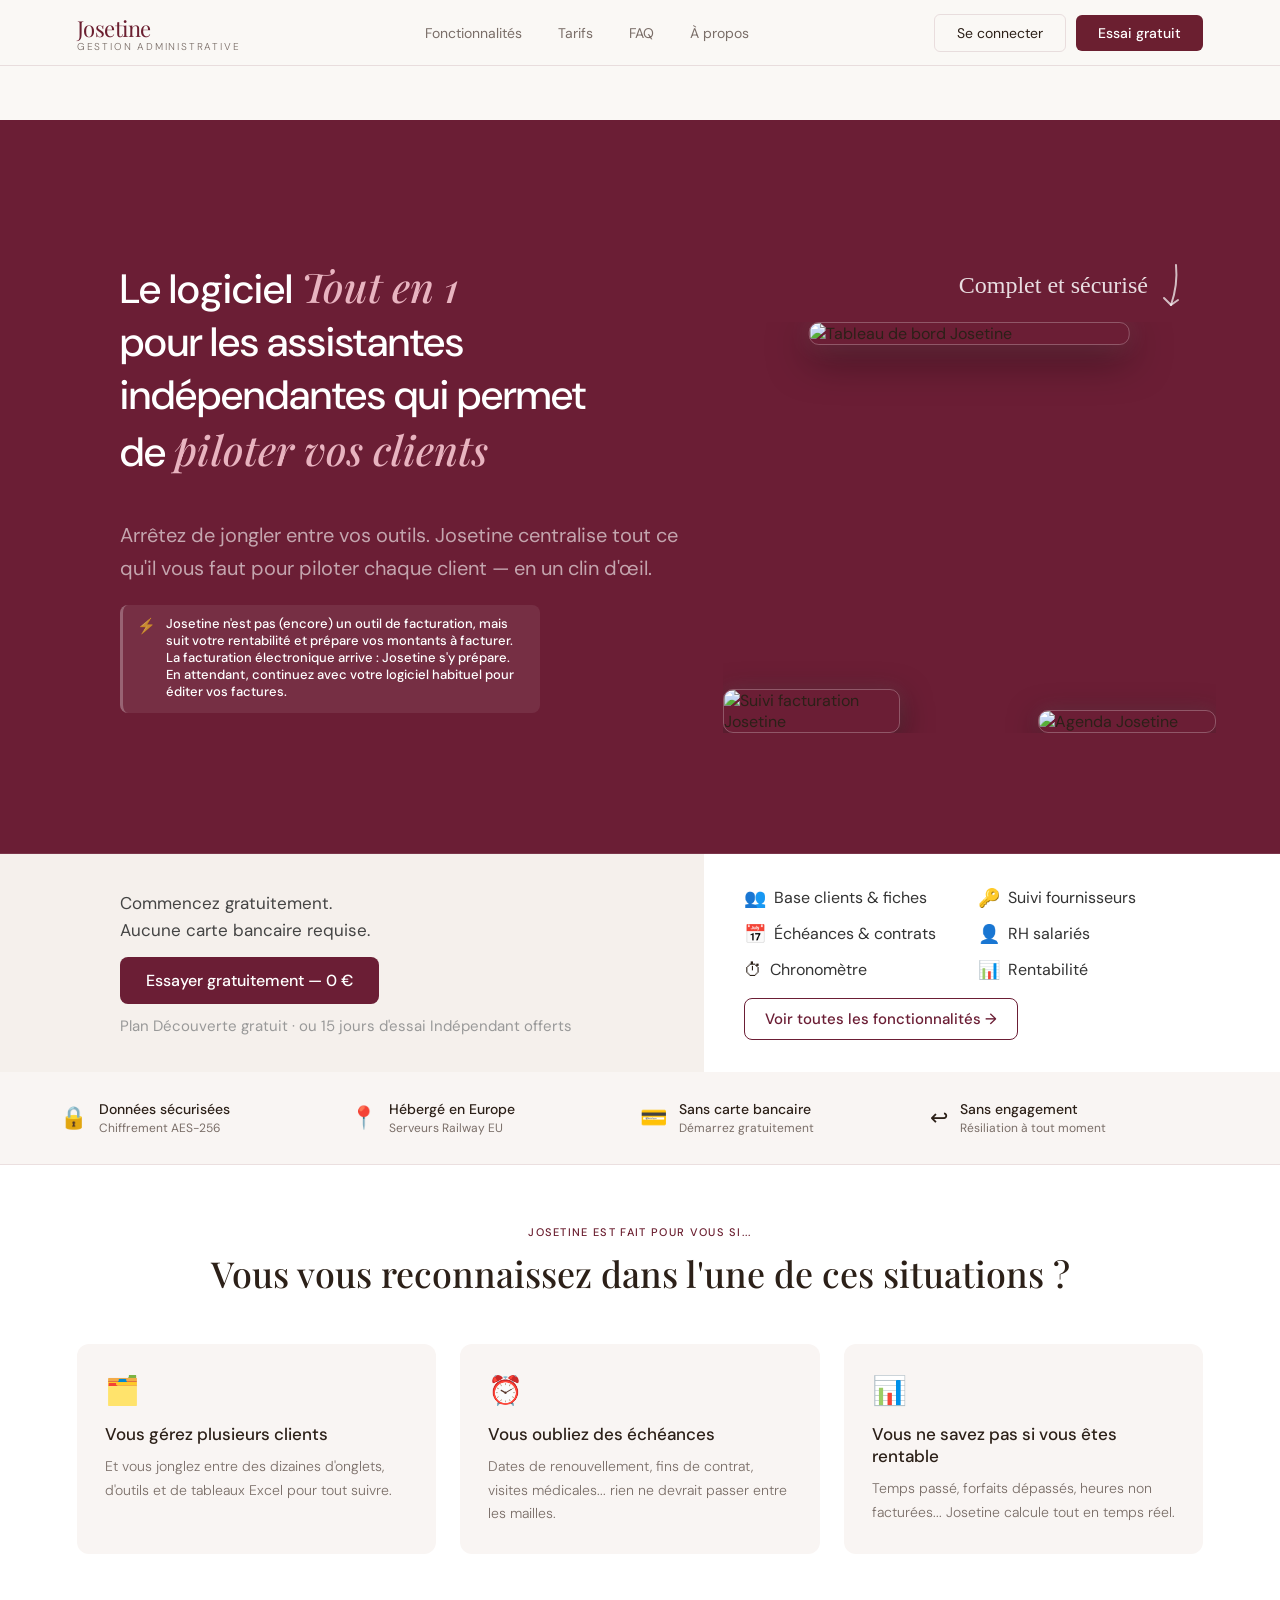
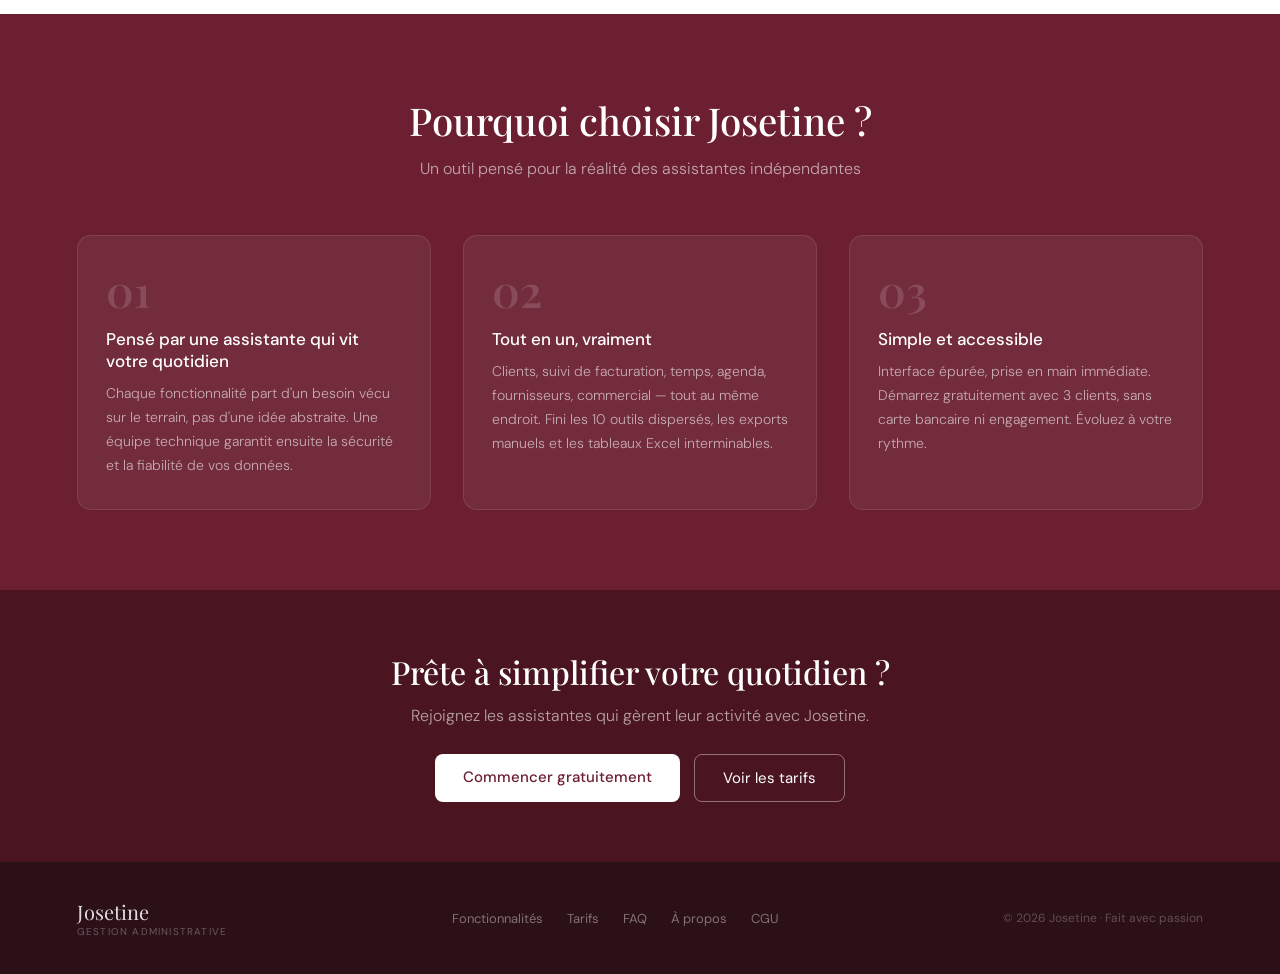
==== commit 3eaad34b: "feat: nouveau positionnement facturation electronique dans le hero et le bandeau clarif Remplace "Jo" ====
--- a/index.html
+++ b/index.html
@@ -242,7 +242,6 @@
 .hero-positioning{background:rgba(255,255,255,0.08);border-left:3px solid rgba(255,255,255,0.25);border-radius:8px;padding:10px 14px;margin-top:20px;margin-bottom:20px;max-width:420px;display:flex;align-items:flex-start;gap:10px;}
 .hero-positioning-icon{font-size:15px;color:rgba(255,255,255,0.6);flex-shrink:0;margin-top:1px;}
 .hero-positioning-title{font-size:13px;font-weight:500;color:white;margin-bottom:3px;}
-.hero-positioning-text{font-size:12px;color:rgba(255,255,255,0.6);line-height:1.55;}
 
 /* TRUST BAR */
 .trust-bar { background: #F9F5F3; display: grid; grid-template-columns: repeat(4,1fr); padding: 16px 60px; border-bottom: 1px solid rgba(107,31,48,0.1); }
@@ -383,8 +382,7 @@
       <div class="hero-positioning">
         <span class="hero-positioning-icon">⚡</span>
         <div>
-          <div class="hero-positioning-title">Josetine n'est pas un logiciel de facturation.</div>
-          <div class="hero-positioning-text">Vous avez déjà Abby, Axonaut ou Pennylane pour ça.</div>
+          <div class="hero-positioning-title">Josetine n'est pas (encore) un outil de facturation, mais suit votre rentabilité et prépare vos montants à facturer. La facturation électronique arrive : Josetine s'y prépare. En attendant, continuez avec votre logiciel habituel pour éditer vos factures.</div>
         </div>
       </div>
     </div>
@@ -578,12 +576,11 @@
     heroBg: '#6B1E35',
     h1: 'Le logiciel <em>Tout en 1</em><br>pour les assistantes<br>indépendantes qui permet<br>de <em>piloter vos clients</em>',
     sub: "Arrêtez de jongler entre vos outils. Josetine centralise tout ce qu'il vous faut pour piloter chaque client — en un clin d'œil.",
-    posTitle: "Josetine n'est pas un logiciel de facturation.",
-    posText: 'Vous avez déjà Abby, Axonaut ou Pennylane pour ça.',
+    posTitle: "Josetine n'est pas (encore) un outil de facturation, mais suit votre rentabilité et prépare vos montants à facturer. La facturation électronique arrive : Josetine s'y prépare. En attendant, continuez avec votre logiciel habituel pour éditer vos factures.",
     ctaIntro: 'Testez le plan Indépendant 15 jours.<br>Aucune carte bancaire requise.',
     ctaBtnText: 'Démarrer l\'essai gratuit — 15 jours',
-    ctaBtnHref: 'https://app.josetine.app/inscription?plan=independant',
-    ctaBtnOnclick: null,
+    ctaBtnHref: '#',
+    ctaBtnOnclick: "openSignupForPlan('Découverte');return false;",
     ctaNote: '15 jours gratuits · Sans carte bancaire · Sans engagement',
     imgMain: { src: 'images/screenshot1.png', alt: 'Tableau de bord Josetine' },
     imgLeft: { src: 'images/screenshot4.png', alt: 'Suivi facturation Josetine' },
@@ -644,7 +641,6 @@
     document.querySelector('.hero-sub').textContent = m.sub;
     // positioning note
     document.querySelector('.hero-positioning-title').textContent = m.posTitle;
-    document.querySelector('.hero-positioning-text').textContent = m.posText;
     // screenshots
     const imgM = document.getElementById('img-main');
     imgM.src = m.imgMain.src; imgM.alt = m.imgMain.alt;
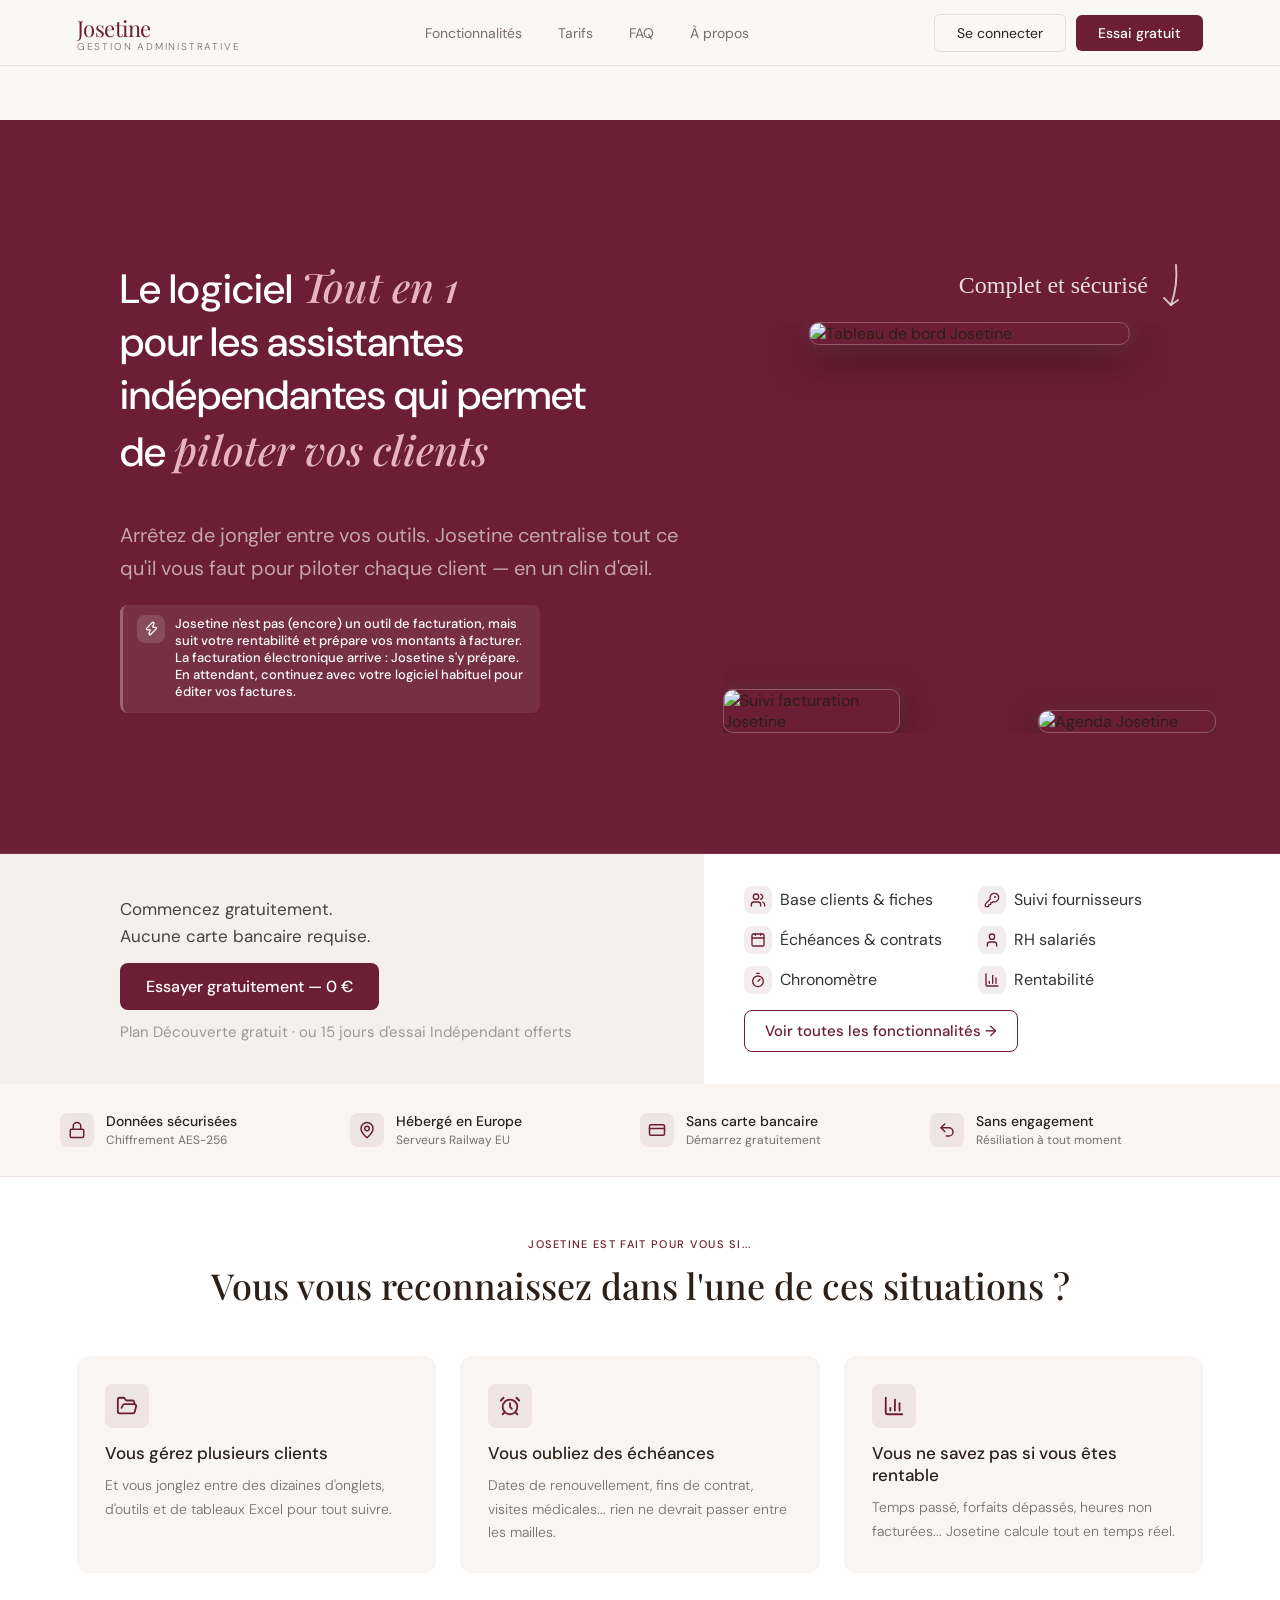
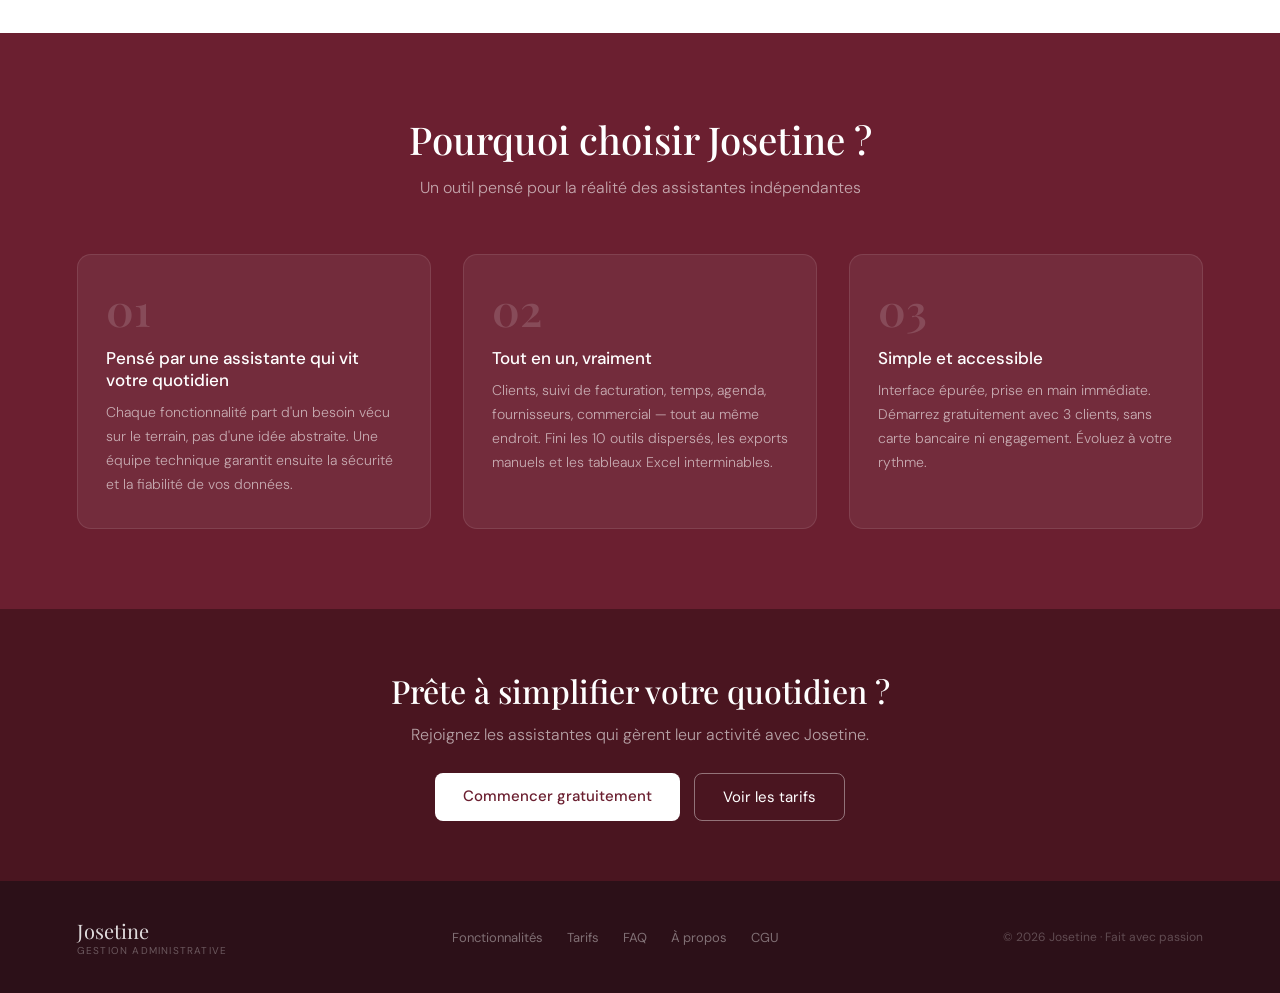
==== commit c44ba2cf: "feat: remplace les emojis par des icones Lucide dans des encarts arrondis Convertit les 15 emojis "c" ====
--- a/index.html
+++ b/index.html
@@ -137,7 +137,8 @@
   align-items: center;
   gap: 8px;
 }
-.hero-feat-icon { font-size: 18px; }
+.hero-feat-icon { display:inline-flex;align-items:center;justify-content:center;width:28px;height:28px;border-radius:8px;background:rgba(107,31,48,0.08);color:var(--bordeaux); }
+.hero-feat-icon svg { width:16px;height:16px; }
 .hero-feat-text { font-size: 16px; color: #333; }
 .btn-hero-secondary {
   display: inline-block;
@@ -240,13 +241,15 @@
 
 /* HERO POSITIONING NOTE */
 .hero-positioning{background:rgba(255,255,255,0.08);border-left:3px solid rgba(255,255,255,0.25);border-radius:8px;padding:10px 14px;margin-top:20px;margin-bottom:20px;max-width:420px;display:flex;align-items:flex-start;gap:10px;}
-.hero-positioning-icon{font-size:15px;color:rgba(255,255,255,0.6);flex-shrink:0;margin-top:1px;}
+.hero-positioning-icon{display:inline-flex;align-items:center;justify-content:center;width:28px;height:28px;border-radius:8px;background:rgba(255,255,255,0.14);color:#fff;flex-shrink:0;}
+.hero-positioning-icon svg{width:15px;height:15px;}
 .hero-positioning-title{font-size:13px;font-weight:500;color:white;margin-bottom:3px;}
 
 /* TRUST BAR */
 .trust-bar { background: #F9F5F3; display: grid; grid-template-columns: repeat(4,1fr); padding: 16px 60px; border-bottom: 1px solid rgba(107,31,48,0.1); }
 .trust-item { display: flex; align-items: center; gap: 12px; padding: 12px 0; }
-.trust-icon { font-size: 22px; flex-shrink: 0; }
+.trust-icon { display:inline-flex;align-items:center;justify-content:center;width:34px;height:34px;border-radius:8px;background:rgba(107,31,48,0.08);color:var(--bordeaux);flex-shrink:0; }
+.trust-icon svg { width:18px;height:18px; }
 .trust-label { font-size: 14px; font-weight: 500; color: #2C2018; }
 .trust-sub { font-size: 12px; color: #7A6E68; margin-top: 2px; }
 
@@ -258,7 +261,8 @@
 .pain-title { font-family: 'Playfair Display', serif; font-size: clamp(26px, 2.8vw, 38px); font-weight: 500; color: var(--text); line-height: 1.25; }
 .pain-grid { display: grid; grid-template-columns: repeat(3,1fr); gap: 24px; }
 .pain-card { background: #F9F5F3; border-radius: 12px; padding: 28px; }
-.pain-card-icon { font-size: 28px; margin-bottom: 14px; display: block; }
+.pain-card-icon { display:inline-flex;align-items:center;justify-content:center;width:44px;height:44px;border-radius:8px;background:rgba(107,31,48,0.08);color:var(--bordeaux);margin-bottom:14px; }
+.pain-card-icon svg { width:22px;height:22px; }
 .pain-card-title { font-size: 17px; font-weight: 500; color: var(--text); margin-bottom: 10px; line-height: 1.3; }
 .pain-card-text { font-size: 14px; color: var(--text-muted); line-height: 1.7; font-weight: 300; }
 
@@ -380,7 +384,7 @@
       <h1 id="hero-h1">Le logiciel <em>Tout en 1</em><br>pour les assistantes<br>indépendantes qui permet<br>de <em>piloter vos clients</em></h1>
       <p class="hero-sub">Arrêtez de jongler entre vos outils. Josetine centralise tout ce qu'il vous faut pour piloter chaque client — en un clin d'œil.</p>
       <div class="hero-positioning">
-        <span class="hero-positioning-icon">⚡</span>
+        <span class="hero-positioning-icon"><svg xmlns="http://www.w3.org/2000/svg" viewBox="0 0 24 24" fill="none" stroke="currentColor" stroke-width="2" stroke-linecap="round" stroke-linejoin="round"><path d="M15.914 4a1.5 1.5 0 00-2.474-1.561l-9 9A1.5 1.5 0 005.5 14h4.002a.5.5 0 01.471.666L8.086 20a1.5 1.5 0 002.475 1.56l9-9A1.5 1.5 0 0018.5 10h-3.997a.5.5 0 01-.472-.667z"/></svg></span>
         <div>
           <div class="hero-positioning-title">Josetine n'est pas (encore) un outil de facturation, mais suit votre rentabilité et prépare vos montants à facturer. La facturation électronique arrive : Josetine s'y prépare. En attendant, continuez avec votre logiciel habituel pour éditer vos factures.</div>
         </div>
@@ -415,12 +419,12 @@
     </div>
     <div class="hero-features">
       <div class="hero-feat-grid">
-        <div class="hero-feat"><span class="hero-feat-icon">👥</span><span class="hero-feat-text">Base clients & fiches</span></div>
-        <div class="hero-feat"><span class="hero-feat-icon">🔑</span><span class="hero-feat-text">Suivi fournisseurs</span></div>
-        <div class="hero-feat"><span class="hero-feat-icon">📅</span><span class="hero-feat-text">Échéances & contrats</span></div>
-        <div class="hero-feat"><span class="hero-feat-icon">👤</span><span class="hero-feat-text">RH salariés</span></div>
-        <div class="hero-feat"><span class="hero-feat-icon">⏱</span><span class="hero-feat-text">Chronomètre</span></div>
-        <div class="hero-feat"><span class="hero-feat-icon">📊</span><span class="hero-feat-text">Rentabilité</span></div>
+        <div class="hero-feat"><span class="hero-feat-icon"><svg xmlns="http://www.w3.org/2000/svg" viewBox="0 0 24 24" fill="none" stroke="currentColor" stroke-width="2" stroke-linecap="round" stroke-linejoin="round"><path d="M16 21v-2a4 4 0 0 0-4-4H6a4 4 0 0 0-4 4v2"/><path d="M16 3.128a4 4 0 0 1 0 7.744"/><path d="M22 21v-2a4 4 0 0 0-3-3.87"/><circle cx="9" cy="7" r="4"/></svg></span><span class="hero-feat-text">Base clients & fiches</span></div>
+        <div class="hero-feat"><span class="hero-feat-icon"><svg xmlns="http://www.w3.org/2000/svg" viewBox="0 0 24 24" fill="none" stroke="currentColor" stroke-width="2" stroke-linecap="round" stroke-linejoin="round"><path d="M2.586 17.414A2 2 0 0 0 2 18.828V21a1 1 0 0 0 1 1h3a1 1 0 0 0 1-1v-1a1 1 0 0 1 1-1h1a1 1 0 0 0 1-1v-1a1 1 0 0 1 1-1h.172a2 2 0 0 0 1.414-.586l.814-.814a6.5 6.5 0 1 0-4-4z"/><circle cx="16.5" cy="7.5" r=".5" fill="currentColor"/></svg></span><span class="hero-feat-text">Suivi fournisseurs</span></div>
+        <div class="hero-feat"><span class="hero-feat-icon"><svg xmlns="http://www.w3.org/2000/svg" viewBox="0 0 24 24" fill="none" stroke="currentColor" stroke-width="2" stroke-linecap="round" stroke-linejoin="round"><path d="M8 2v3"/><path d="M16 2v3"/><rect x="3" y="3" width="18" height="18" rx="2"/><path d="M3 9h18"/></svg></span><span class="hero-feat-text">Échéances & contrats</span></div>
+        <div class="hero-feat"><span class="hero-feat-icon"><svg xmlns="http://www.w3.org/2000/svg" viewBox="0 0 24 24" fill="none" stroke="currentColor" stroke-width="2" stroke-linecap="round" stroke-linejoin="round"><path d="M19 21v-2a4 4 0 0 0-4-4H9a4 4 0 0 0-4 4v2"/><circle cx="12" cy="7" r="4"/></svg></span><span class="hero-feat-text">RH salariés</span></div>
+        <div class="hero-feat"><span class="hero-feat-icon"><svg xmlns="http://www.w3.org/2000/svg" viewBox="0 0 24 24" fill="none" stroke="currentColor" stroke-width="2" stroke-linecap="round" stroke-linejoin="round"><line x1="10" x2="14" y1="2" y2="2"/><line x1="12" x2="15" y1="14" y2="11"/><circle cx="12" cy="14" r="8"/></svg></span><span class="hero-feat-text">Chronomètre</span></div>
+        <div class="hero-feat"><span class="hero-feat-icon"><svg xmlns="http://www.w3.org/2000/svg" viewBox="0 0 24 24" fill="none" stroke="currentColor" stroke-width="2" stroke-linecap="round" stroke-linejoin="round"><path d="M3 3v16a2 2 0 0 0 2 2h16"/><path d="M18 17V9"/><path d="M13 17V5"/><path d="M8 17v-3"/></svg></span><span class="hero-feat-text">Rentabilité</span></div>
       </div>
       <a href="fonctionnalites.html" class="btn-hero-secondary">Voir toutes les fonctionnalités →</a>
     </div>
@@ -429,28 +433,28 @@
 
 <div class="trust-bar" id="trust-bar">
   <div class="trust-item">
-    <span class="trust-icon">🔒</span>
+    <span class="trust-icon"><svg xmlns="http://www.w3.org/2000/svg" viewBox="0 0 24 24" fill="none" stroke="currentColor" stroke-width="2" stroke-linecap="round" stroke-linejoin="round"><rect width="18" height="11" x="3" y="11" rx="2" ry="2"/><path d="M7 11V7a5 5 0 0 1 10 0v4"/></svg></span>
     <div>
       <div class="trust-label">Données sécurisées</div>
       <div class="trust-sub">Chiffrement AES-256</div>
     </div>
   </div>
   <div class="trust-item">
-    <span class="trust-icon">📍</span>
+    <span class="trust-icon"><svg xmlns="http://www.w3.org/2000/svg" viewBox="0 0 24 24" fill="none" stroke="currentColor" stroke-width="2" stroke-linecap="round" stroke-linejoin="round"><path d="M20 10c0 4.993-5.539 10.193-7.399 11.799a1 1 0 0 1-1.202 0C9.539 20.193 4 14.993 4 10a8 8 0 0 1 16 0"/><circle cx="12" cy="10" r="3"/></svg></span>
     <div>
       <div class="trust-label">Hébergé en Europe</div>
       <div class="trust-sub">Serveurs Railway EU</div>
     </div>
   </div>
   <div class="trust-item">
-    <span class="trust-icon">💳</span>
+    <span class="trust-icon"><svg xmlns="http://www.w3.org/2000/svg" viewBox="0 0 24 24" fill="none" stroke="currentColor" stroke-width="2" stroke-linecap="round" stroke-linejoin="round"><rect width="20" height="14" x="2" y="5" rx="2"/><line x1="2" x2="22" y1="10" y2="10"/></svg></span>
     <div>
       <div class="trust-label">Sans carte bancaire</div>
       <div class="trust-sub">Démarrez gratuitement</div>
     </div>
   </div>
   <div class="trust-item">
-    <span class="trust-icon">↩</span>
+    <span class="trust-icon"><svg xmlns="http://www.w3.org/2000/svg" viewBox="0 0 24 24" fill="none" stroke="currentColor" stroke-width="2" stroke-linecap="round" stroke-linejoin="round"><path d="M9 14 4 9l5-5"/><path d="M4 9h10.5a5.5 5.5 0 0 1 5.5 5.5a5.5 5.5 0 0 1-5.5 5.5H11"/></svg></span>
     <div>
       <div class="trust-label">Sans engagement</div>
       <div class="trust-sub">Résiliation à tout moment</div>
@@ -466,17 +470,17 @@
     </div>
     <div class="pain-grid">
       <div class="pain-card">
-        <span class="pain-card-icon">🗂️</span>
+        <span class="pain-card-icon"><svg xmlns="http://www.w3.org/2000/svg" viewBox="0 0 24 24" fill="none" stroke="currentColor" stroke-width="2" stroke-linecap="round" stroke-linejoin="round"><path d="m6 14 1.5-2.9A2 2 0 0 1 9.24 10H20a2 2 0 0 1 1.94 2.5l-1.54 6a2 2 0 0 1-1.95 1.5H4a2 2 0 0 1-2-2V5a2 2 0 0 1 2-2h3.9a2 2 0 0 1 1.69.9l.81 1.2a2 2 0 0 0 1.67.9H18a2 2 0 0 1 2 2v2"/></svg></span>
         <div class="pain-card-title">Vous gérez plusieurs clients</div>
         <div class="pain-card-text">Et vous jonglez entre des dizaines d'onglets, d'outils et de tableaux Excel pour tout suivre.</div>
       </div>
       <div class="pain-card">
-        <span class="pain-card-icon">⏰</span>
+        <span class="pain-card-icon"><svg xmlns="http://www.w3.org/2000/svg" viewBox="0 0 24 24" fill="none" stroke="currentColor" stroke-width="2" stroke-linecap="round" stroke-linejoin="round"><circle cx="12" cy="13" r="8"/><path d="M12 9v4l2 2"/><path d="M5 3 2 6"/><path d="m22 6-3-3"/><path d="M6.38 18.7 4 21"/><path d="M17.64 18.67 20 21"/></svg></span>
         <div class="pain-card-title">Vous oubliez des échéances</div>
         <div class="pain-card-text">Dates de renouvellement, fins de contrat, visites médicales... rien ne devrait passer entre les mailles.</div>
       </div>
       <div class="pain-card">
-        <span class="pain-card-icon">📊</span>
+        <span class="pain-card-icon"><svg xmlns="http://www.w3.org/2000/svg" viewBox="0 0 24 24" fill="none" stroke="currentColor" stroke-width="2" stroke-linecap="round" stroke-linejoin="round"><path d="M3 3v16a2 2 0 0 0 2 2h16"/><path d="M18 17V9"/><path d="M13 17V5"/><path d="M8 17v-3"/></svg></span>
         <div class="pain-card-title">Vous ne savez pas si vous êtes rentable</div>
         <div class="pain-card-text">Temps passé, forfaits dépassés, heures non facturées... Josetine calcule tout en temps réel.</div>
       </div>
@@ -586,16 +590,19 @@
     imgLeft: { src: 'images/screenshot4.png', alt: 'Suivi facturation Josetine' },
     imgRight: { src: 'images/screenshot5.png', alt: 'Agenda Josetine' },
     feats: [
-      { icon: '👥', text: 'Base clients & fiches' }, { icon: '🔑', text: 'Suivi fournisseurs' },
-      { icon: '📅', text: 'Échéances & contrats' }, { icon: '👤', text: 'RH salariés' },
-      { icon: '⏱', text: 'Chronomètre' }, { icon: '📊', text: 'Rentabilité' },
+      { icon: '<svg xmlns="http://www.w3.org/2000/svg" viewBox="0 0 24 24" fill="none" stroke="currentColor" stroke-width="2" stroke-linecap="round" stroke-linejoin="round"><path d="M16 21v-2a4 4 0 0 0-4-4H6a4 4 0 0 0-4 4v2"/><path d="M16 3.128a4 4 0 0 1 0 7.744"/><path d="M22 21v-2a4 4 0 0 0-3-3.87"/><circle cx="9" cy="7" r="4"/></svg>', text: 'Base clients & fiches' },
+      { icon: '<svg xmlns="http://www.w3.org/2000/svg" viewBox="0 0 24 24" fill="none" stroke="currentColor" stroke-width="2" stroke-linecap="round" stroke-linejoin="round"><path d="M2.586 17.414A2 2 0 0 0 2 18.828V21a1 1 0 0 0 1 1h3a1 1 0 0 0 1-1v-1a1 1 0 0 1 1-1h1a1 1 0 0 0 1-1v-1a1 1 0 0 1 1-1h.172a2 2 0 0 0 1.414-.586l.814-.814a6.5 6.5 0 1 0-4-4z"/><circle cx="16.5" cy="7.5" r=".5" fill="currentColor"/></svg>', text: 'Suivi fournisseurs' },
+      { icon: '<svg xmlns="http://www.w3.org/2000/svg" viewBox="0 0 24 24" fill="none" stroke="currentColor" stroke-width="2" stroke-linecap="round" stroke-linejoin="round"><path d="M8 2v3"/><path d="M16 2v3"/><rect x="3" y="3" width="18" height="18" rx="2"/><path d="M3 9h18"/></svg>', text: 'Échéances & contrats' },
+      { icon: '<svg xmlns="http://www.w3.org/2000/svg" viewBox="0 0 24 24" fill="none" stroke="currentColor" stroke-width="2" stroke-linecap="round" stroke-linejoin="round"><path d="M19 21v-2a4 4 0 0 0-4-4H9a4 4 0 0 0-4 4v2"/><circle cx="12" cy="7" r="4"/></svg>', text: 'RH salariés' },
+      { icon: '<svg xmlns="http://www.w3.org/2000/svg" viewBox="0 0 24 24" fill="none" stroke="currentColor" stroke-width="2" stroke-linecap="round" stroke-linejoin="round"><line x1="10" x2="14" y1="2" y2="2"/><line x1="12" x2="15" y1="14" y2="11"/><circle cx="12" cy="14" r="8"/></svg>', text: 'Chronomètre' },
+      { icon: '<svg xmlns="http://www.w3.org/2000/svg" viewBox="0 0 24 24" fill="none" stroke="currentColor" stroke-width="2" stroke-linecap="round" stroke-linejoin="round"><path d="M3 3v16a2 2 0 0 0 2 2h16"/><path d="M18 17V9"/><path d="M13 17V5"/><path d="M8 17v-3"/></svg>', text: 'Rentabilité' },
     ],
     featBtn: { href: 'fonctionnalites.html', text: 'Voir toutes les fonctionnalités →' },
     trust: [
-      { icon: '🔒', label: 'Données sécurisées', sub: 'Chiffrement AES-256' },
-      { icon: '📍', label: 'Hébergé en Europe', sub: 'Serveurs Railway EU' },
-      { icon: '💳', label: 'Sans carte bancaire', sub: 'Démarrez gratuitement' },
-      { icon: '↩', label: 'Sans engagement', sub: 'Résiliation à tout moment' },
+      { icon: '<svg xmlns="http://www.w3.org/2000/svg" viewBox="0 0 24 24" fill="none" stroke="currentColor" stroke-width="2" stroke-linecap="round" stroke-linejoin="round"><rect width="18" height="11" x="3" y="11" rx="2" ry="2"/><path d="M7 11V7a5 5 0 0 1 10 0v4"/></svg>', label: 'Données sécurisées', sub: 'Chiffrement AES-256' },
+      { icon: '<svg xmlns="http://www.w3.org/2000/svg" viewBox="0 0 24 24" fill="none" stroke="currentColor" stroke-width="2" stroke-linecap="round" stroke-linejoin="round"><path d="M20 10c0 4.993-5.539 10.193-7.399 11.799a1 1 0 0 1-1.202 0C9.539 20.193 4 14.993 4 10a8 8 0 0 1 16 0"/><circle cx="12" cy="10" r="3"/></svg>', label: 'Hébergé en Europe', sub: 'Serveurs Railway EU' },
+      { icon: '<svg xmlns="http://www.w3.org/2000/svg" viewBox="0 0 24 24" fill="none" stroke="currentColor" stroke-width="2" stroke-linecap="round" stroke-linejoin="round"><rect width="20" height="14" x="2" y="5" rx="2"/><line x1="2" x2="22" y1="10" y2="10"/></svg>', label: 'Sans carte bancaire', sub: 'Démarrez gratuitement' },
+      { icon: '<svg xmlns="http://www.w3.org/2000/svg" viewBox="0 0 24 24" fill="none" stroke="currentColor" stroke-width="2" stroke-linecap="round" stroke-linejoin="round"><path d="M9 14 4 9l5-5"/><path d="M4 9h10.5a5.5 5.5 0 0 1 5.5 5.5a5.5 5.5 0 0 1-5.5 5.5H11"/></svg>', label: 'Sans engagement', sub: 'Résiliation à tout moment' },
     ],
     trustBg: '#F9F5F3',
     navBtnText: 'Essai gratuit', navBtnBg: '#6B1E35',
@@ -603,9 +610,9 @@
     pain: {
       title: 'Vous vous reconnaissez dans l\'une de ces situations ?',
       cards: [
-        { icon: '🗂️', title: 'Vous gérez plusieurs clients', text: 'Et vous jonglez entre des dizaines d\'onglets, d\'outils et de tableaux Excel pour tout suivre.' },
-        { icon: '⏰', title: 'Vous oubliez des échéances', text: 'Dates de renouvellement, fins de contrat, visites médicales... rien ne devrait passer entre les mailles.' },
-        { icon: '📊', title: 'Vous ne savez pas si vous êtes rentable', text: 'Temps passé, forfaits dépassés, heures non facturées... Josetine calcule tout en temps réel.' },
+        { icon: '<svg xmlns="http://www.w3.org/2000/svg" viewBox="0 0 24 24" fill="none" stroke="currentColor" stroke-width="2" stroke-linecap="round" stroke-linejoin="round"><path d="m6 14 1.5-2.9A2 2 0 0 1 9.24 10H20a2 2 0 0 1 1.94 2.5l-1.54 6a2 2 0 0 1-1.95 1.5H4a2 2 0 0 1-2-2V5a2 2 0 0 1 2-2h3.9a2 2 0 0 1 1.69.9l.81 1.2a2 2 0 0 0 1.67.9H18a2 2 0 0 1 2 2v2"/></svg>', title: 'Vous gérez plusieurs clients', text: 'Et vous jonglez entre des dizaines d\'onglets, d\'outils et de tableaux Excel pour tout suivre.' },
+        { icon: '<svg xmlns="http://www.w3.org/2000/svg" viewBox="0 0 24 24" fill="none" stroke="currentColor" stroke-width="2" stroke-linecap="round" stroke-linejoin="round"><circle cx="12" cy="13" r="8"/><path d="M12 9v4l2 2"/><path d="M5 3 2 6"/><path d="m22 6-3-3"/><path d="M6.38 18.7 4 21"/><path d="M17.64 18.67 20 21"/></svg>', title: 'Vous oubliez des échéances', text: 'Dates de renouvellement, fins de contrat, visites médicales... rien ne devrait passer entre les mailles.' },
+        { icon: '<svg xmlns="http://www.w3.org/2000/svg" viewBox="0 0 24 24" fill="none" stroke="currentColor" stroke-width="2" stroke-linecap="round" stroke-linejoin="round"><path d="M3 3v16a2 2 0 0 0 2 2h16"/><path d="M18 17V9"/><path d="M13 17V5"/><path d="M8 17v-3"/></svg>', title: 'Vous ne savez pas si vous êtes rentable', text: 'Temps passé, forfaits dépassés, heures non facturées... Josetine calcule tout en temps réel.' },
       ],
     },
     why: {
@@ -667,7 +674,7 @@
     const items = trustBar.querySelectorAll('.trust-item');
     m.trust.forEach((t, i) => {
       if (!items[i]) return;
-      items[i].querySelector('.trust-icon').textContent = t.icon;
+      items[i].querySelector('.trust-icon').innerHTML = t.icon;
       items[i].querySelector('.trust-label').textContent = t.label;
       items[i].querySelector('.trust-sub').textContent = t.sub;
     });
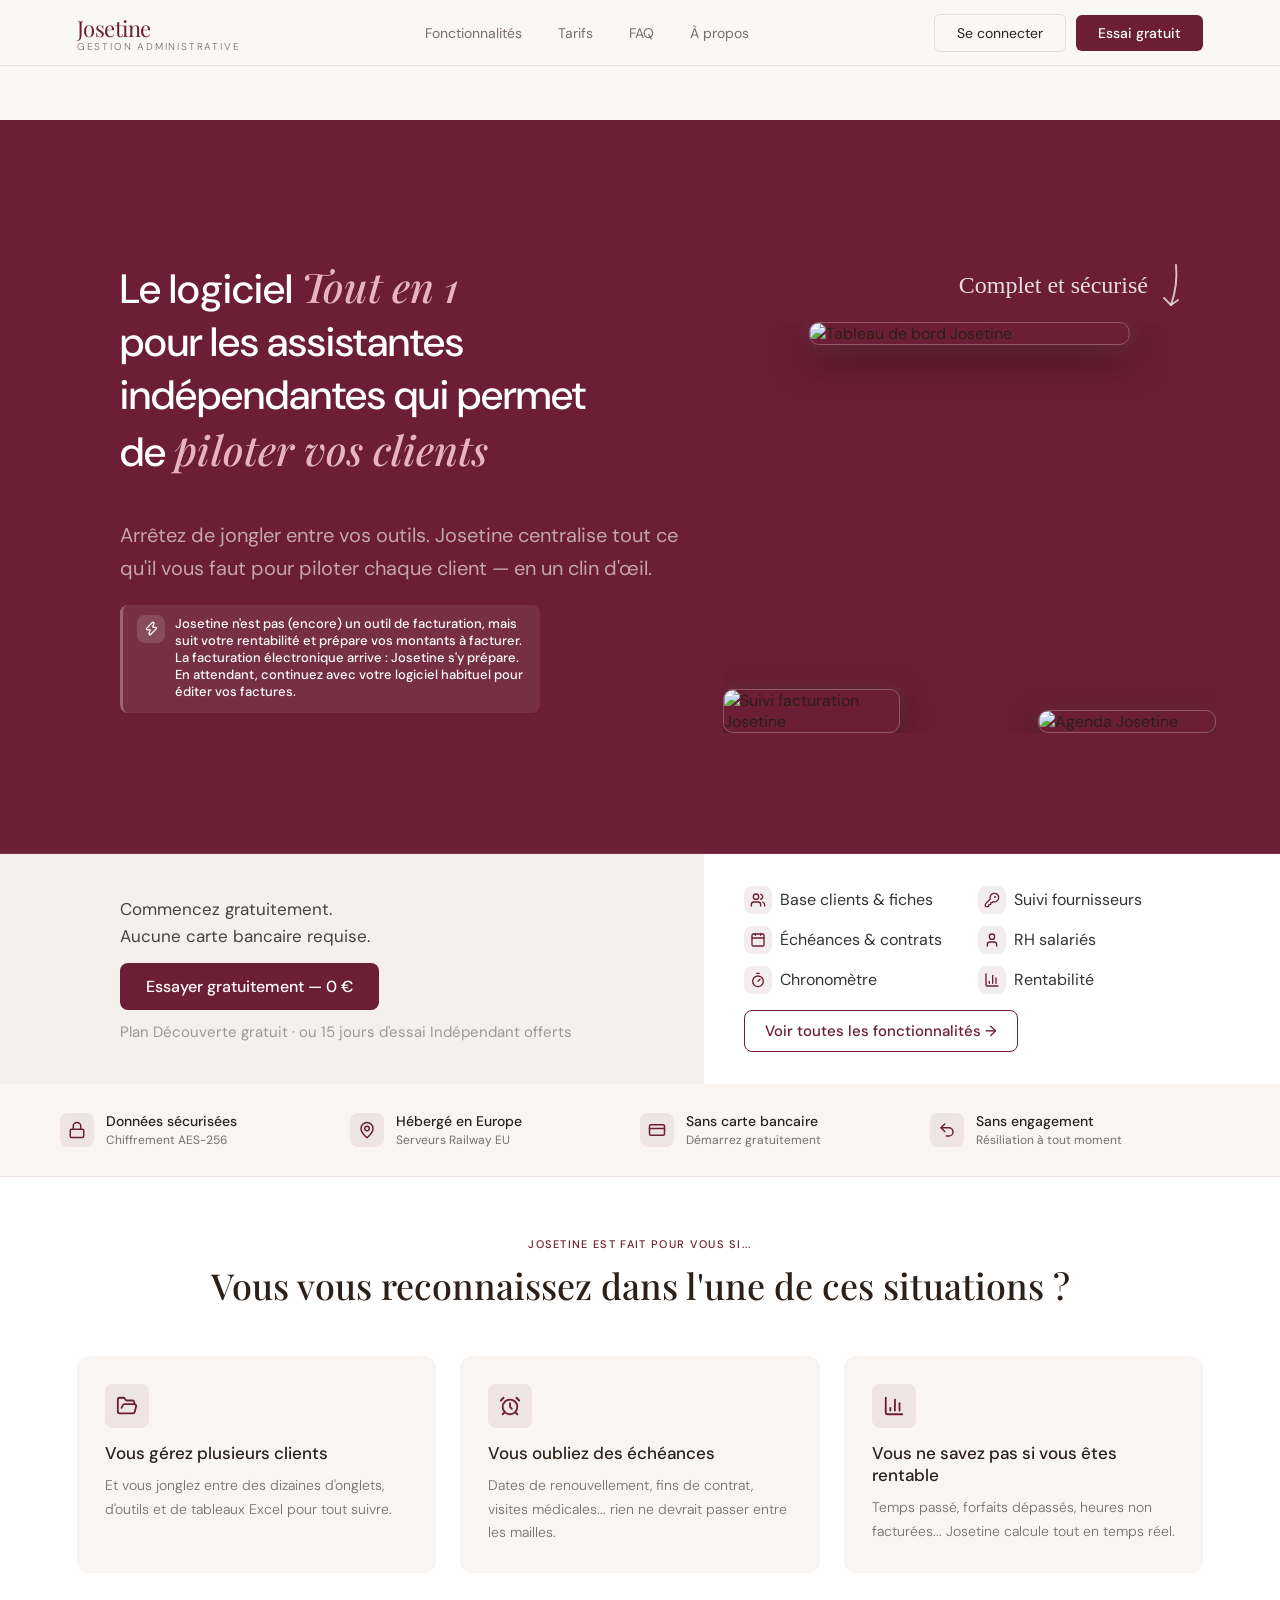
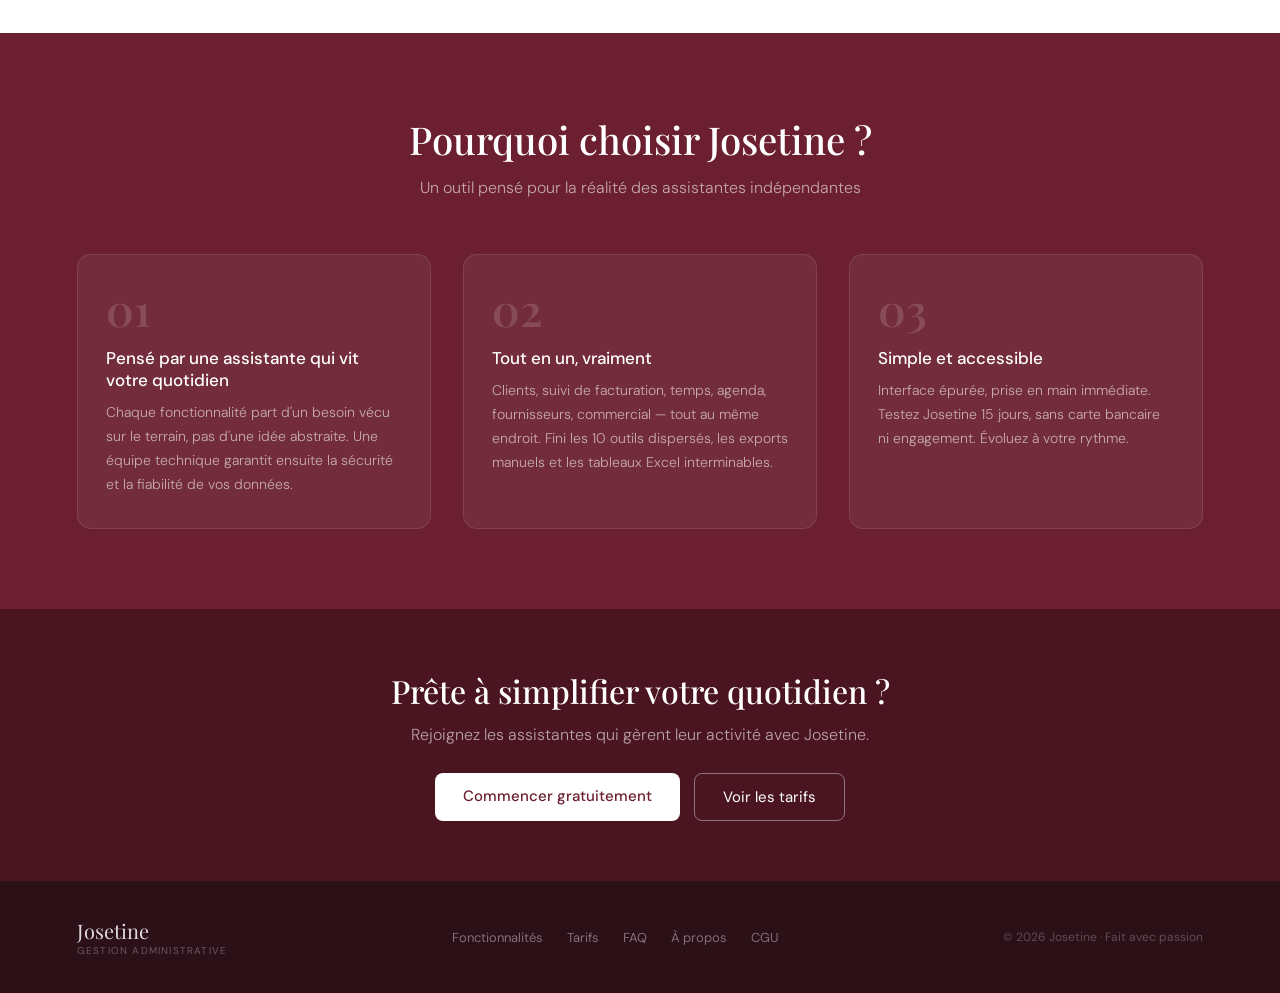
==== commit 57a55e09: "fix: met a jour l'accroche essai gratuit + corrige les prix obsoletes dans la FAQ index.html, bloc "" ====
--- a/index.html
+++ b/index.html
@@ -508,7 +508,7 @@
       <div class="why-card">
         <div class="why-num">03</div>
         <div class="why-title">Simple et accessible</div>
-        <div class="why-desc">Interface épurée, prise en main immédiate. Démarrez gratuitement avec 3 clients, sans carte bancaire ni engagement. Évoluez à votre rythme.</div>
+        <div class="why-desc">Interface épurée, prise en main immédiate. Testez Josetine 15 jours, sans carte bancaire ni engagement. Évoluez à votre rythme.</div>
       </div>
     </div>
   </div>
@@ -621,7 +621,7 @@
       cards: [
         { num: '01', title: 'Pensé par une assistante qui vit votre quotidien', desc: 'Chaque fonctionnalité part d\'un besoin vécu sur le terrain, pas d\'une idée abstraite. Une équipe technique garantit ensuite la sécurité et la fiabilité de vos données.' },
         { num: '02', title: 'Tout en un, vraiment', desc: 'Clients, suivi de facturation, temps, agenda, fournisseurs, commercial — tout au même endroit. Fini les 10 outils dispersés, les exports manuels et les tableaux Excel interminables.' },
-        { num: '03', title: 'Simple et accessible', desc: 'Interface épurée, prise en main immédiate. Démarrez gratuitement avec 3 clients, sans carte bancaire ni engagement. Évoluez à votre rythme.' },
+        { num: '03', title: 'Simple et accessible', desc: 'Interface épurée, prise en main immédiate. Testez Josetine 15 jours, sans carte bancaire ni engagement. Évoluez à votre rythme.' },
       ],
     },
   },
